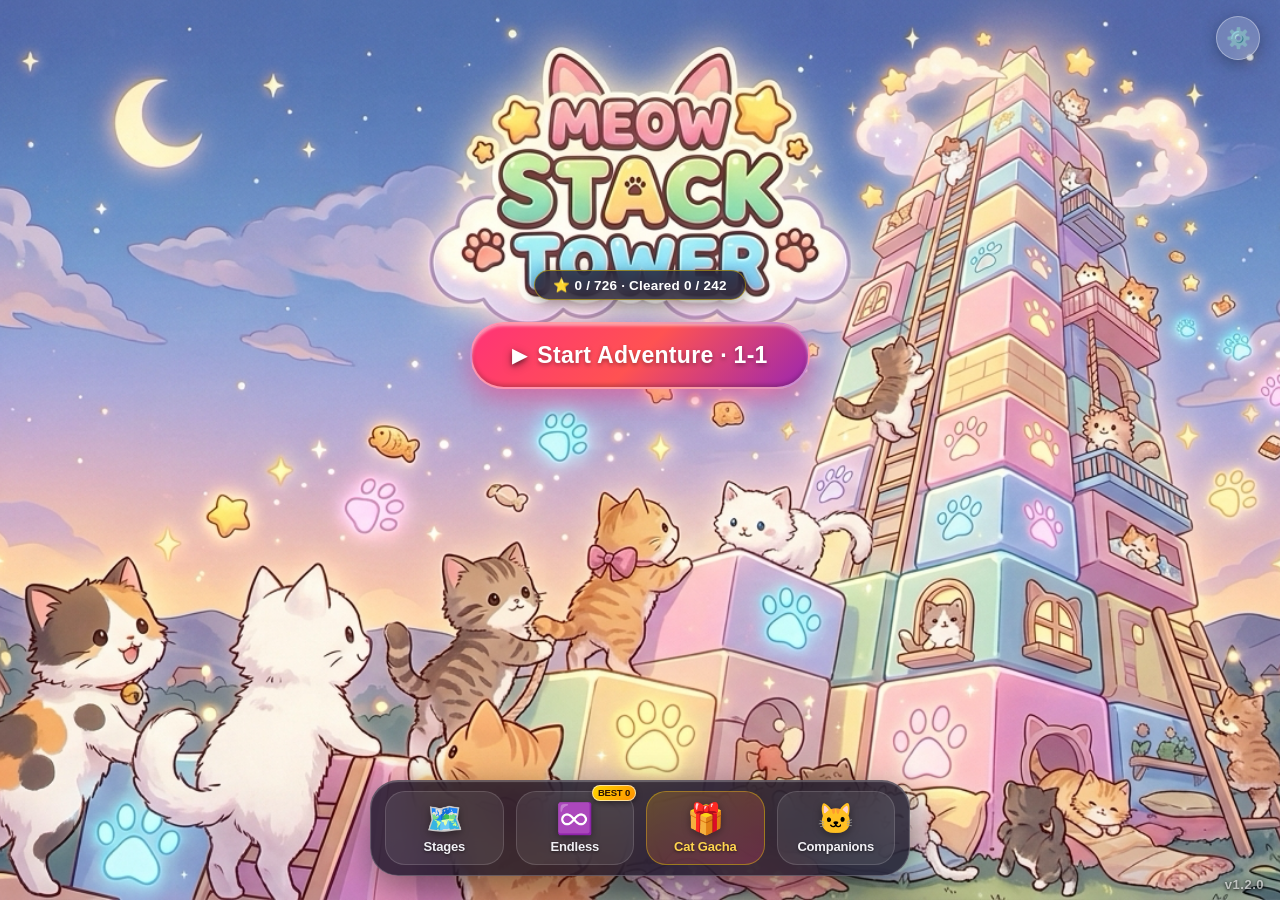
==== ios/MeowStackTower/www/index.html @ 75614ff1 "feat: replace procedural clear stars & stat badge with generated visual assets and establish PROJECT" ====
<!DOCTYPE html>
<html lang="en">
<head>
  <meta charset="UTF-8">
  <meta name="viewport" content="width=device-width, initial-scale=1.0, maximum-scale=1.0, user-scalable=no, viewport-fit=cover">
  <title>Meow Stack Tower 3D</title>
  <meta name="apple-mobile-web-app-capable" content="yes">
  <meta name="apple-mobile-web-app-status-bar-style" content="black-translucent">
  <meta name="apple-mobile-web-app-title" content="Meow Stack">
  <meta name="theme-color" content="#151124">
  <link rel="apple-touch-icon" href="assets/icon.png">
  <link rel="manifest" href="manifest.json">
  <!-- Modular Stylesheets -->
  <link rel="stylesheet" href="css/base.css">
  <link rel="stylesheet" href="css/hud.css">
  <link rel="stylesheet" href="css/modals.css">
  <link rel="stylesheet" href="css/companions.css">
  <link rel="stylesheet" href="css/gacha.css">
  <link rel="stylesheet" href="css/boss.css">
</head>
<body>
  <div id="game-container">
    <canvas id="bg-canvas"></canvas>

    <!-- Boss Cat Dynamic Character (배경 가운데 거대 보스) -->
    <div id="boss-container" style="display:none;">
      <div id="boss-wrapper">
        <div id="boss-actor" class="boss-actor boss-state-idle" title="Big Chonk 😾">
          <svg id="boss-svg" viewBox="0 0 160 160" width="100%" height="100%" xmlns="http://www.w3.org/2000/svg">
          <defs>
            <linearGradient id="bossFurGrad" x1="0%" y1="0%" x2="0%" y2="100%">
              <stop id="furStop1" offset="0%" stop-color="#ffa726"/>
              <stop id="furStop2" offset="60%" stop-color="#fb8c00"/>
              <stop id="furStop3" offset="100%" stop-color="#f57c00"/>
            </linearGradient>
            <linearGradient id="bossBellyGrad" x1="0%" y1="0%" x2="0%" y2="100%">
              <stop offset="0%" stop-color="#fffde7"/>
              <stop offset="100%" stop-color="#fff9c4"/>
            </linearGradient>
            <linearGradient id="bossCrownGrad" x1="0%" y1="0%" x2="100%" y2="100%">
              <stop offset="0%" stop-color="#ffe082"/>
              <stop offset="40%" stop-color="#ffd54f"/>
              <stop offset="100%" stop-color="#ffb300"/>
            </linearGradient>
            <linearGradient id="bossCloudGrad" x1="0%" y1="0%" x2="0%" y2="100%">
              <stop offset="0%" stop-color="#f3e5f5"/>
              <stop offset="60%" stop-color="#e1bee7"/>
              <stop offset="100%" stop-color="#ce93d8"/>
            </linearGradient>
            <radialGradient id="frenzyFlameGrad" cx="50%" cy="50%" r="50%">
              <stop offset="0%" stop-color="#ffeb3b" stop-opacity="0.95"/>
              <stop offset="50%" stop-color="#ff5722" stop-opacity="0.8"/>
              <stop offset="100%" stop-color="#d50000" stop-opacity="0"/>
            </radialGradient>
            <filter id="bossShadow" x="-20%" y="-20%" width="140%" height="140%">
              <feDropShadow dx="0" dy="4" stdDeviation="4" flood-color="#000" flood-opacity="0.35"/>
            </filter>
          </defs>

          <!-- Frenzy Aura -->
          <g id="boss-frenzy-aura" class="aura-layer" opacity="0">
            <ellipse cx="80" cy="85" rx="66" ry="60" fill="url(#frenzyFlameGrad)"/>
            <path class="flame-sparks" d="M 30 70 Q 25 45 35 30 Q 45 45 42 70 M 120 70 Q 135 45 125 30 Q 115 45 118 70 M 75 30 Q 80 10 85 30" fill="none" stroke="#ffeb3b" stroke-width="3" stroke-linecap="round"/>
          </g>

          <!-- Royal Magic Cloud Throne -->
          <g id="boss-throne" class="cloud-layer">
            <ellipse cx="80" cy="140" rx="56" ry="15" fill="url(#bossCloudGrad)" filter="url(#bossShadow)"/>
            <ellipse cx="44" cy="136" rx="22" ry="12" fill="#ede7f6"/>
            <ellipse cx="116" cy="136" rx="22" ry="12" fill="#ede7f6"/>
            <ellipse cx="80" cy="135" rx="36" ry="12" fill="#ffffff" opacity="0.9"/>
            <text x="36" y="142" font-size="10" fill="#ffd54f">★</text>
            <text x="114" y="142" font-size="10" fill="#ffd54f">★</text>
          </g>

          <!-- Royal Red Cape -->
          <g id="boss-cape" class="cape-layer">
            <path d="M 40 78 C 22 95, 18 128, 32 135 C 44 126, 42 105, 48 88 Z" fill="#c62828" stroke="#8e0000" stroke-width="1.5"/>
            <path d="M 120 78 C 138 95, 142 128, 128 135 C 116 126, 118 105, 112 88 Z" fill="#c62828" stroke="#8e0000" stroke-width="1.5"/>
            <path d="M 24 120 Q 30 134 36 130" fill="none" stroke="#ffd700" stroke-width="2"/>
            <path d="M 136 120 Q 130 134 124 130" fill="none" stroke="#ffd700" stroke-width="2"/>
          </g>

          <!-- Chunky Tabby Tail -->
          <g id="boss-tail" class="tail-layer">
            <path d="M 120 108 C 146 112, 158 92, 150 74 C 144 62, 134 68, 138 80 C 142 90, 134 100, 118 102 Z" fill="url(#bossFurGrad)" stroke="#e65100" stroke-width="1.5"/>
            <path d="M 144 76 Q 148 80 146 84" stroke="#bf360c" stroke-width="3" stroke-linecap="round"/>
            <path d="M 138 86 Q 144 92 140 96" stroke="#bf360c" stroke-width="3" stroke-linecap="round"/>
            <ellipse cx="147" cy="71" rx="6" ry="6" fill="#fff" opacity="0.8"/>
          </g>

          <!-- Chunky Cat Body -->
          <g id="boss-body" class="body-layer">
            <ellipse cx="80" cy="98" rx="48" ry="42" fill="url(#bossFurGrad)" stroke="#e65100" stroke-width="2"/>
            <path d="M 34 88 Q 44 92 35 98" fill="#d84315"/>
            <path d="M 33 104 Q 45 106 36 112" fill="#d84315"/>
            <path d="M 126 88 Q 116 92 125 98" fill="#d84315"/>
            <path d="M 127 104 Q 115 106 124 112" fill="#d84315"/>
            <ellipse cx="80" cy="106" rx="34" ry="28" fill="url(#bossBellyGrad)"/>
            <g transform="translate(71, 74) scale(0.9)">
              <path d="M 2 8 C 6 4, 14 4, 18 8 C 14 12, 6 12, 2 8 Z M 18 8 L 22 4 L 22 12 Z" fill="#ffd700" stroke="#ff8f00" stroke-width="1.2"/>
              <circle cx="6" cy="7.5" r="1" fill="#3e2723"/>
            </g>
            <ellipse cx="50" cy="108" rx="9" ry="8" fill="#fff" stroke="#ffa726" stroke-width="1.5"/>
            <ellipse cx="110" cy="108" rx="9" ry="8" fill="#fff" stroke="#ffa726" stroke-width="1.5"/>
            <circle cx="48" cy="109" r="1.5" fill="#ffab91"/>
            <circle cx="52" cy="109" r="1.5" fill="#ffab91"/>
            <circle cx="108" cy="109" r="1.5" fill="#ffab91"/>
            <circle cx="112" cy="109" r="1.5" fill="#ffab91"/>
          </g>

          <!-- Big Round Head & Chubby Cheeks -->
          <g id="boss-head" class="head-layer">
            <g class="ears-group">
              <polygon points="42,46 48,16 66,38" fill="#fb8c00" stroke="#e65100" stroke-width="2"/>
              <polygon points="46,42 51,24 62,37" fill="#ffab91"/>
              <polygon points="118,46 112,16 94,38" fill="#fb8c00" stroke="#e65100" stroke-width="2"/>
              <polygon points="114,42 109,24 98,37" fill="#ffab91"/>
            </g>
            <ellipse cx="80" cy="58" rx="44" ry="34" fill="url(#bossFurGrad)" stroke="#e65100" stroke-width="2"/>
            <ellipse cx="40" cy="64" rx="10" ry="12" fill="#ffa726"/>
            <ellipse cx="120" cy="64" rx="10" ry="12" fill="#ffa726"/>
            <ellipse cx="80" cy="68" rx="20" ry="14" fill="#fff"/>
            <path d="M 72 32 L 80 44 L 88 32 M 76 28 L 80 36 L 84 28" fill="none" stroke="#d84315" stroke-width="2.5" stroke-linecap="round"/>
            <path d="M 32 64 L 56 66 M 30 70 L 56 70 M 34 76 L 56 73" stroke="#fff" stroke-width="1.8" stroke-linecap="round"/>
            <path d="M 128 64 L 104 66 M 130 70 L 104 70 M 126 76 L 104 73" stroke="#fff" stroke-width="1.8" stroke-linecap="round"/>
            <polygon points="76,64 84,64 80,68" fill="#ff7043"/>
            <ellipse cx="56" cy="68" rx="6" ry="3.5" fill="#ff8a80" opacity="0.6"/>
            <ellipse cx="104" cy="68" rx="6" ry="3.5" fill="#ff8a80" opacity="0.6"/>
          </g>

          <!-- Royal Golden Crown on Head -->
          <g id="boss-crown" class="crown-layer">
            <path d="M 64 26 L 68 10 L 75 20 L 80 6 L 85 20 L 92 10 L 96 26 Z" fill="url(#bossCrownGrad)" stroke="#ff8f00" stroke-width="1.8"/>
            <circle cx="80" cy="16" r="3.2" fill="#e53935" stroke="#b71c1c" stroke-width="0.8"/>
            <circle cx="70" cy="18" r="2" fill="#00e676"/>
            <circle cx="90" cy="18" r="2" fill="#00e676"/>
            <g class="crown-sparks" opacity="0">
              <path d="M 80 0 L 80 4 M 94 4 L 91 7 M 66 4 L 69 7" stroke="#ffd700" stroke-width="2" stroke-linecap="round"/>
            </g>
          </g>

          <!-- ==================== FACIAL EXPRESSIONS ==================== -->

          <!-- 1. IDLE FACE (Confident / Smug observation) -->
          <g id="face-idle">
            <ellipse cx="64" cy="54" rx="6.5" ry="7.5" fill="#ffb300" stroke="#e65100" stroke-width="1"/>
            <ellipse cx="64" cy="54" rx="2.5" ry="6.5" fill="#212121"/>
            <circle cx="62" cy="51" r="2" fill="#fff"/>
            <ellipse cx="96" cy="54" rx="6.5" ry="7.5" fill="#ffb300" stroke="#e65100" stroke-width="1"/>
            <ellipse cx="96" cy="54" rx="2.5" ry="6.5" fill="#212121"/>
            <circle cx="94" cy="51" r="2" fill="#fff"/>
            <path d="M 73 70 Q 77 75 80 71 Q 83 75 87 70" fill="none" stroke="#3e2723" stroke-width="2.5" stroke-linecap="round"/>
          </g>

          <!-- 2. SMUG FACE (Laughing mockingly at player's mistake) -->
          <g id="face-smug" style="display:none;">
            <path d="M 58 56 Q 64 47 70 56" fill="none" stroke="#3e2723" stroke-width="3.5" stroke-linecap="round"/>
            <path d="M 90 56 Q 96 47 102 56" fill="none" stroke="#3e2723" stroke-width="3.5" stroke-linecap="round"/>
            <path d="M 57 47 Q 64 43 71 47" fill="none" stroke="#d84315" stroke-width="2.2" stroke-linecap="round"/>
            <path d="M 89 47 Q 96 43 103 47" fill="none" stroke="#d84315" stroke-width="2.2" stroke-linecap="round"/>
            <path d="M 103 56 C 107 56 109 59 107 63 C 105 66 102 63 103 56 Z" fill="#00e5ff"/>
            <path d="M 71 70 Q 80 85 89 70 Z" fill="#c2185b" stroke="#3e2723" stroke-width="2"/>
            <ellipse cx="80" cy="76" rx="5" ry="3" fill="#ff80ab"/>
          </g>

          <!-- 3. HURT FACE (Shocked/in pain from Critical / Perfect hit) -->
          <g id="face-hurt" style="display:none;">
            <path d="M 57 50 L 67 55 L 57 60" fill="none" stroke="#b71c1c" stroke-width="3.8" stroke-linecap="round" stroke-linejoin="round"/>
            <path d="M 103 50 L 93 55 L 103 60" fill="none" stroke="#b71c1c" stroke-width="3.8" stroke-linecap="round" stroke-linejoin="round"/>
            <ellipse cx="40" cy="46" rx="4" ry="7" fill="#00b0ff" transform="rotate(-20 40 46)"/>
            <ellipse cx="120" cy="46" rx="4" ry="7" fill="#00b0ff" transform="rotate(20 120 46)"/>
            <ellipse cx="80" cy="74" rx="8" ry="10" fill="#b71c1c" stroke="#3e2723" stroke-width="2"/>
            <ellipse cx="80" cy="75" rx="5" ry="6" fill="#3e2723"/>
            <text x="70" y="24" font-size="16">💥</text>
          </g>

          <!-- 4. FRENZY FACE (HP <= 50% Fiery rage) -->
          <g id="face-frenzy" style="display:none;">
            <ellipse cx="64" cy="54" rx="7" ry="7" fill="#d50000"/>
            <ellipse cx="64" cy="54" rx="2" ry="7" fill="#ffeb3b"/>
            <ellipse cx="96" cy="54" rx="7" ry="7" fill="#d50000"/>
            <ellipse cx="96" cy="54" rx="2" ry="7" fill="#ffeb3b"/>
            <path d="M 74 38 L 78 38 M 76 36 L 76 40 M 74 36 L 78 40 M 78 36 L 74 40" stroke="#d50000" stroke-width="2.5" stroke-linecap="round"/>
            <path d="M 71 70 Q 80 66 89 70" fill="none" stroke="#3e2723" stroke-width="2.5"/>
            <polygon points="74,70 76,77 78,70" fill="#fff"/>
            <polygon points="82,70 84,77 86,70" fill="#fff"/>
            <text x="32" y="22" font-size="12">♨️</text>
            <text x="114" y="22" font-size="12">♨️</text>
          </g>

          <!-- 5. DEFEAT FACE (Completely knocked out / White flag) -->
          <g id="face-defeat" style="display:none;">
            <path d="M 64 54 m -6,0 a 6,6 0 1,0 12,0 a 4,4 0 1,0 -8,0 a 2,2 0 1,0 4,0" fill="none" stroke="#212121" stroke-width="2" stroke-linecap="round"/>
            <path d="M 96 54 m -6,0 a 6,6 0 1,0 12,0 a 4,4 0 1,0 -8,0 a 2,2 0 1,0 4,0" fill="none" stroke="#212121" stroke-width="2" stroke-linecap="round"/>
            <path d="M 61 60 L 61 88" stroke="#00b0ff" stroke-width="3" stroke-linecap="round" opacity="0.85"/>
            <path d="M 99 60 L 99 88" stroke="#00b0ff" stroke-width="3" stroke-linecap="round" opacity="0.85"/>
            <path d="M 73 75 Q 77 71 80 75 Q 83 79 87 75" fill="none" stroke="#3e2723" stroke-width="3" stroke-linecap="round"/>
            <g class="surrender-flag">
              <line x1="44" y1="108" x2="22" y2="34" stroke="#ffffff" stroke-width="2.5"/>
              <polygon points="22,34 2,46 22,58" fill="#ffffff" stroke="#e0e0e0" stroke-width="1"/>
              <text x="6" y="50" font-size="10">🏳️</text>
            </g>
            <text x="74" y="10" font-size="15" class="dizzy-star">💫</text>
          </g>

          <!-- 6. VICTORY FACE (Boss wins / Player Game Over) -->
          <g id="face-victory" style="display:none;">
            <text x="56" y="58" font-size="16" fill="#ffd700">★</text>
            <text x="88" y="58" font-size="16" fill="#ffd700">★</text>
            <path d="M 70 69 Q 80 86 90 69 Z" fill="#d81b60" stroke="#3e2723" stroke-width="2"/>
            <ellipse cx="80" cy="77" rx="6" ry="3.5" fill="#ff4081"/>
            <g transform="translate(108, 68) scale(1.1)">
              <text x="0" y="0" font-size="22">🐟</text>
              <text x="14" y="-8" font-size="14">✨</text>
            </g>
          </g>
        </svg>
      </div>
    </div>
  </div>

  <canvas id="game-canvas"></canvas>

  <!-- Foreground Boss Speech Bubble & Screen Flash -->
  <div id="boss-speech"></div>
  <div id="flash-overlay"></div>

  
  <!-- Cinematic Boss Intro Overlay -->
  <div id="boss-intro-overlay" style="display:none;">
    <div class="boss-intro-vignette"></div>
    <div class="boss-intro-warning" id="boss-intro-warning">⚠️ WARNING: BOSS APPROACHING ⚠️</div>
    <div class="boss-intro-card" id="boss-intro-card">
      <div class="boss-intro-avatar" id="boss-intro-avatar">😾</div>
      <div class="boss-intro-info">
        <div class="boss-intro-title" id="boss-intro-title">King of Churu 👑</div>
        <div class="boss-intro-name" id="boss-intro-name">Big Chonk</div>
        <div class="boss-intro-hp-wrap">
          <span class="boss-intro-hp-tag">HP</span>
          <div class="boss-intro-hp-bar">
            <div class="boss-intro-hp-fill" id="boss-intro-hp-fill"></div>
          </div>
          <span class="boss-intro-hp-num" id="boss-intro-hp-num">16 / 16</span>
        </div>
      </div>
    </div>
    <div class="boss-intro-quote-box" id="boss-intro-quote-box">
      <div class="boss-intro-quote" id="boss-intro-quote">"All Churu belongs to me, meow!"</div>
    </div>
    <div class="boss-intro-fight" id="boss-intro-fight">⚔️ READY... FIGHT!</div>
    <button id="boss-intro-skip" class="boss-intro-skip-btn" data-ui>SKIP ⏩</button>
  </div>

  <div id="hud-layer">
      <div class="top-bar">
        <button id="menu-btn" aria-label="Menu" data-ui>☰</button>
        <div class="score-box">
          <div id="score-text">0</div>
          <div id="combo-tag">🐾 PERFECT ×1</div>
          <div id="stage-info">
            <div class="stage-row">
              <span id="stage-badge" class="stage-badge">🧱 STANDARD</span>
              <span id="stage-label"></span>
              <span id="stage-progress"></span>
            </div>
            <div id="goal-bar"><div id="goal-fill"></div></div>

            <!-- Boss Battle Sub-HUD -->
            <div id="boss-hud" class="type-hud-row" style="display:none;">
              <div class="boss-head-row">
                <span id="boss-name">😾 Boss</span>
                <span id="boss-hp-val">HP 16/16</span>
              </div>
              <div id="boss-bar"><div id="boss-fill"></div></div>
            </div>

            <!-- Speed Rush Sub-HUD -->
            <div id="timer-hud" class="type-hud-row" style="display:none;">
              <div class="timer-head-row">
                <span>⏱️ TIME LEFT</span>
                <span id="timer-val">25.0s</span>
              </div>
              <div id="timer-bar"><div id="timer-fill"></div></div>
            </div>

            <!-- Precision Sub-HUD -->
            <div id="precision-hud" class="type-hud-row" style="display:none;">
              🎯 STREAK GOAL: 0 / 3 ⭐
            </div>

            <!-- Bonus Churu Fever Sub-HUD -->
            <div id="bonus-hud" class="type-hud-row" style="display:none;">
              <div class="bonus-head-row">
                <span id="bonus-hearts-val" class="bonus-hearts-val">❤️❤️❤️</span>
                <span id="bonus-timer-val">⏱️ 15.0s</span>
                <span id="bonus-fever-badge" class="bonus-fever-badge" style="display:none;">🔥 FEVER 2×</span>
                <span id="bonus-churu-val"><img src="assets/churu_icon.jpg" class="churu-icon" alt="츄르"> 0</span>
              </div>
              <div id="bonus-bar"><div id="bonus-fill"></div></div>
            </div>

            <!-- Active Skill Sub-HUD (Luna: Magnetic Snap) -->
            <div id="skill-hud" class="type-hud-row" style="display:none;">
              <span id="skill-badge" class="skill-badge">🧲 자석 솜방망이 준비완료!</span>
            </div>

            <!-- Tilt Balance Sub-HUD -->
            <div id="tilt-hud" class="type-hud-row" style="display:none;">
              <span id="tilt-badge" class="tilt-badge">⚖️ 밸런스: 안전</span>
            </div>
          </div>
        </div>
        
        <div class="top-bar-right">
          <button id="in-game-settings-btn" class="top-circle-btn" aria-label="Settings" data-ui>⚙️</button>
        </div>

      </div>

      <div id="stage-banner">
        <div id="banner-badge"></div>
        <div id="banner-title"></div>
        <div id="banner-desc"></div>
      </div>

      <div id="mascot-area">
        <div id="speech-bubble">Hooman! Stack me a tower, meow! 🐾</div>
        <div id="mascot-wrapper">
          <img id="mascot-img" src="assets/chara_smile.png" alt="Cat Mascot">
        </div>
      </div>
    </div>

    <!-- Start Screen -->
    <div id="start-screen" class="screen-overlay">
      <button id="start-settings-btn" class="start-settings-btn" aria-label="Settings" data-ui>⚙️</button>
      <img id="start-bg-img" src="assets/keyvisual.png?v=meow" alt="Meow Stack Tower Key Visual">
      <div class="start-content">
        <div class="badge-3d" id="badge-3d" style="display:none;">🐾 3D MEOW TOWER STACK 🐾</div>
        <h1 class="title-main" style="display:none;">Meow Stack Tower</h1>
        <div class="title-sub" style="display:none;">3D CAT STACK TOWER</div>

        <!-- Top Section: Logo spacing + Prominent Primary Play Action -->
        <div class="start-top-section">
          <div class="title-logo-spacer"></div>
          <div class="start-main-action">
            <div id="start-progress" class="start-progress-pill">⭐ 0 / 726 · Cleared 0 / 242</div>
            <button id="btn-continue" class="primary-play-btn" data-ui>
              <span class="play-icon">▶</span>
              <span id="btn-play-text" class="play-text">Start Adventure · 1-1</span>
            </button>
          </div>
        </div>

        <!-- Bottom Quick Dock -->
        <nav class="start-dock" aria-label="Quick Menu">
          <button id="btn-select" class="dock-btn" data-ui title="Stage Select">
            <span class="dock-icon">🗺️</span>
            <span class="dock-label" id="dock-label-select">스테이지</span>
          </button>
          <button id="btn-endless" class="dock-btn" data-ui title="Endless Mode">
            <span class="dock-badge" id="start-best-badge">BEST <span id="start-best-score">0</span></span>
            <span class="dock-icon">♾️</span>
            <span class="dock-label" id="dock-label-endless">무한 모드</span>
          </button>
          <button id="btn-gacha" class="dock-btn dock-gacha-btn" data-ui title="Cat Gacha">
            <span class="dock-icon">🎁</span>
            <span class="dock-label" id="dock-label-gacha">냥이 가챠</span>
          </button>
          <button id="btn-cats" class="dock-btn" data-ui title="Cat Companions">
            <span class="dock-icon">🐱</span>
            <span class="dock-label" id="dock-label-cats">동료 고양이</span>
          </button>
        </nav>
      </div>
      <div id="start-version-tag" class="start-version-tag">v1.2.0</div>
    </div>

    <!-- Game Over Screen -->
    <div id="gameover-screen" class="screen-overlay">
      <div class="gameover-box">
        <div id="gameover-title" class="gameover-title">GAME OVER</div>
        <div id="gameover-stage" class="gameover-stage"></div>
        <div class="score-label" id="score-label">SCORE</div>
        <div id="gameover-score" class="score-val">0</div>
        <div id="best-row" class="best-row">
          <span id="best-label">BEST: </span><span id="gameover-best">0</span>
          <span id="new-best-pill" class="new-best-pill" style="display:none;">NEW!</span>
        </div>
        <div class="restart-text" id="restart-text">Tap anywhere to retry, meow! 🐾</div>
        <div class="box-btns">
          <button id="btn-retry-over" class="menu-btn" data-ui>🔁 Try Again</button>
          <button id="btn-menu-over" class="menu-btn sub" data-ui>Menu</button>
        </div>
      </div>
    </div>

    <!-- Stage Clear Screen -->
    <div id="clear-screen" class="screen-overlay">
      <div class="gameover-box">
        <div id="clear-title" class="gameover-title">STAGE CLEAR!</div>
        <div id="clear-stage" class="gameover-stage"></div>
        
        <div id="clear-stars" class="clear-stars-row">
          <div class="cstar" id="cstar-1">
            <span class="cstar-char" style="display:none;">★</span>
            <img src="assets/star_paw_empty.png" class="cstar-img empty" alt="Empty Star">
            <img src="assets/star_paw_gold.png" class="cstar-img filled" alt="Gold Star">
          </div>
          <div class="cstar" id="cstar-2">
            <span class="cstar-char" style="display:none;">★</span>
            <img src="assets/star_paw_empty.png" class="cstar-img empty" alt="Empty Star">
            <img src="assets/star_paw_gold.png" class="cstar-img filled" alt="Gold Star">
          </div>
          <div class="cstar" id="cstar-3">
            <span class="cstar-char" style="display:none;">★</span>
            <img src="assets/star_paw_empty.png" class="cstar-img empty" alt="Empty Star">
            <img src="assets/star_paw_gold.png" class="cstar-img filled" alt="Gold Star">
          </div>
        </div>
        <div id="clear-purrfect-banner" class="clear-purrfect-banner" style="display:none;">PURR-FECT! 👑</div>

        <div id="clear-stats"></div>
        <div id="clear-note"></div>
        <div class="box-btns">
          <button id="btn-next" class="menu-btn" data-ui>Next Stage ▶</button>
          <button id="btn-retry-clear" class="menu-btn sub" data-ui>🔁 Replay (Star Challenge)</button>
          <button id="btn-menu-clear" class="menu-btn sub" data-ui>🗺️ Stage Select</button>
        </div>
      </div>
    </div>

    <!-- Stage Select Screen -->
    <div id="select-screen" class="screen-overlay" data-ui>
      <div class="select-header">
        <div class="select-header-left">
          <button id="select-back" class="small-btn" data-ui>←</button>
          <div class="select-title" id="select-title">🗺️ Stages</div>
        </div>
        <div class="select-header-right">
          <button id="btn-select-gacha" class="small-btn gacha-btn" data-ui title="Gacha">🎁 <span class="header-btn-label">가챠</span></button>
          <button id="btn-select-cats" class="small-btn cat-btn" data-ui title="Companions">🐱 <span class="header-btn-label">동료</span></button>
          <button id="select-settings-btn" class="small-btn" data-ui title="Settings">⚙️</button>
          <div id="select-stars"></div>
        </div>
      </div>
      <div class="select-legend">
        <span class="legend-item" id="legend-climb">🧱 Climb</span>
        <span class="legend-item" id="legend-speed">⏱️ Speed</span>
        <span class="legend-item" id="legend-precision">🎯 Precision</span>
        <span class="legend-item" id="legend-hazard">🌪️ Hazard</span>
        <span class="legend-item" id="legend-bonus"><img src="assets/churu_icon.jpg" class="churu-icon" alt="츄르"> Bonus</span>
        <span class="legend-item" id="legend-boss">👑 Boss</span>
      </div>
      <div id="select-list"></div>
    </div>

    <!-- Cat Companions Modal -->
    <div id="companion-modal" class="screen-overlay" data-ui>
      <div class="companion-box">
        <div class="companion-header">
          <div class="companion-title" id="companion-title">🐱 Cat Companions</div>
          <button id="companion-close" class="close-icon-btn" data-ui>✕</button>
        </div>
        <div class="companion-subtitle" id="companion-subtitle">Defeat World Bosses and pull from Gacha to adopt adorable cat companions! Each friend brings unique passive buffs!</div>
        <div class="gacha-currency-bar" style="margin-bottom: 8px;">
          <div class="gacha-currency-pill">🎟️ <span id="comp-ticket-count">2</span></div>
          <div class="gacha-currency-pill"><img src="assets/churu_icon.jpg" class="churu-icon" alt="츄르"> <span id="comp-churu-count">100</span></div>
        </div>
        <button id="btn-comp-to-gacha" class="menu-btn sub gacha-btn" style="width: 100%; min-width: 0; padding: 10px 16px; margin-bottom: 10px; font-size: 14px;" data-ui>🎁 Open Cat Gacha (가챠)</button>
        <div id="companion-list" class="companion-grid"></div>
      </div>
    </div>

    <!-- Companion Unlock Celebration Modal -->
    <div id="unlock-modal" class="screen-overlay" data-ui>
      <div class="unlock-card-box">
        <div class="unlock-ribbon">🎉 NEW COMPANION UNLOCKED!</div>
        <div id="unlock-cat-avatar" class="unlock-avatar-wrap"></div>
        <div id="unlock-cat-name" class="unlock-cat-name">Miko</div>
        <div id="unlock-cat-title" class="unlock-cat-title">Lucky Calico 🐾</div>
        <div id="unlock-cat-perk" class="unlock-cat-perk">⏱️ Time Attack limit +3s bonus!</div>
        <div id="unlock-cat-quote" class="unlock-cat-quote">"Let's stack it high like my tri-color coat, meow! 🍀"</div>
        <button id="btn-equip-unlocked" class="menu-btn" data-ui>🐾 Equip Companion</button>
        <button id="btn-close-unlock" class="menu-btn sub" data-ui style="margin-top: 8px;">Later</button>
      </div>
    </div>

    <!-- Stage Ready & Companion Selection Modal (출격 준비) -->
    <div id="ready-modal" class="screen-overlay" data-ui>
      <div class="ready-card-box">
        <button id="ready-close" class="close-icon-btn ready-close-btn" data-ui>✕</button>
        <div class="ready-header">
          <div id="ready-stage-badge" class="stage-badge type-boss">👑 Boss 1-16</div>
        </div>
        <div id="ready-stage-title" class="ready-stage-title">World 1 · Fluffy Village</div>
        <div id="ready-stage-target" class="ready-stage-target">🎯 Floor 16</div>

        <div class="ready-section-header">
          <div class="ready-section-label" id="ready-section-label">🐱 Cat Companion</div>
          <button id="btn-ready-gacha-shortcut" class="ready-gacha-link-btn" data-ui>🎁 Gacha</button>
        </div>

        <!-- Selected Companion Card -->
        <div class="ready-cat-card" id="ready-selected-card">
          <div class="ready-cat-avatar-wrap" id="ready-cat-avatar-wrap"></div>
          <div class="ready-cat-info">
            <div class="ready-cat-name-row">
              <span id="ready-cat-name" class="cat-card-name">Miko</span>
              <span id="ready-cat-title" class="cat-card-title">Lucky Calico</span>
            </div>
            <div id="ready-cat-perk" class="cat-card-perk">⚡ Time +3s</div>
          </div>
        </div>

        <!-- Quick Switch Chips Row -->
        <div id="ready-companion-chips" class="ready-chips-row"></div>

        <button id="btn-ready-start" class="menu-btn ready-start-btn" data-ui>▶ START</button>
      </div>
    </div>

    <!-- Cat Gacha Modal -->
    <div id="gacha-modal" class="screen-overlay" data-ui style="display:none;">
      <div class="gacha-box">
        <div class="gacha-header">
          <div class="gacha-title" id="gacha-title">🎁 Lucky Cat Gacha</div>
          <button id="gacha-close" class="close-icon-btn" data-ui>✕</button>
        </div>
        
        <!-- Currency Bar -->
        <div class="gacha-currency-bar">
          <div class="gacha-currency-pill">🎟️ <span id="gacha-ticket-count">2</span></div>
          <div class="gacha-currency-pill"><img src="assets/churu_icon.jpg" class="churu-icon" alt="츄르"> <span id="gacha-churu-count">100</span></div>
        </div>

        <!-- Capsule Machine Showcase -->
        <div class="gacha-machine-wrap">
          <img src="assets/gacha_machine.jpg" class="gacha-showcase-art" alt="Lucky Cat Gacha Machine">
        </div>

        <div class="gacha-subtitle" id="gacha-subtitle">Collect adorable cat companions! Each world role brings unique perks.</div>

        <!-- Pull Action Buttons -->
        <div class="gacha-btn-row">
          <button id="btn-gacha-1" class="menu-btn gacha-action-btn" data-ui>
            <span class="btn-primary-text" id="btn-gacha-1-text">🎟️ Pull 1x</span>
            <span class="btn-cost-sub" id="btn-gacha-1-cost">1 Ticket or 50 <img src="assets/churu_icon.jpg" class="churu-icon" alt="츄르"></span>
          </button>
          <button id="btn-gacha-10" class="menu-btn gacha-action-btn special-10" data-ui>
            <span class="btn-primary-text" id="btn-gacha-10-text">🌟 Pull 10x</span>
            <span class="btn-cost-sub" id="btn-gacha-10-cost">10 Tickets or 450 <img src="assets/churu_icon.jpg" class="churu-icon" alt="츄르"></span>
          </button>
        </div>

        <div class="gacha-roster-link-wrap">
          <button id="btn-toggle-roster" class="text-link-btn" data-ui>📋 View 18 Companions & Rates</button>
        </div>

        <!-- Collapsible Roster View -->
        <div id="gacha-roster-view" class="gacha-roster-view" style="display:none;"></div>
      </div>
    </div>

    <!-- Gacha Animation Cutscene Overlay -->
    <div id="gacha-anim-overlay" class="gacha-anim-overlay" data-ui style="display:none;">
      <button id="btn-gacha-anim-skip" class="gacha-anim-skip-btn" data-ui>⏩ SKIP</button>
      <div class="gacha-anim-scene">
        <!-- Machine Phase -->
        <div id="gacha-anim-machine" class="gacha-anim-machine">
          <div class="gacha-machine-card" id="gacha-machine-card">
            <img src="assets/gacha_machine.jpg" id="gacha-cutscene-machine-img" class="gacha-cutscene-machine-art" alt="Lucky Cat Gacha Machine">
            <div id="gacha-anim-crank" class="gacha-paw-crank">🐾</div>
          </div>
          <div id="gacha-anim-status" class="gacha-anim-status">✨ TURNING THE CRANK... ✨</div>
        </div>

        <!-- Big Capsule Phase -->
        <div id="gacha-anim-capsule-wrap" class="gacha-anim-capsule-wrap" style="display:none;">
          <div id="gacha-big-capsule" class="gacha-big-capsule">
            <div class="capsule-half-top"></div>
            <div class="capsule-seam"></div>
            <div class="capsule-half-bottom"></div>
            <img src="assets/gacha_capsule_open.jpg" id="gacha-burst-art" class="gacha-burst-art-img" style="display:none;" alt="Capsule Burst">
          </div>
          <div id="gacha-anim-tap-prompt" class="gacha-anim-tap-prompt">✨ TAP TO OPEN! ✨</div>
        </div>

        <!-- Burst Light Phase -->
        <div id="gacha-anim-burst" class="gacha-anim-burst" style="display:none;">
          <div class="gacha-burst-flash"></div>
        </div>
      </div>
    </div>

    <!-- Gacha Reveal Results Overlay -->
    <div id="gacha-reveal-modal" class="screen-overlay" data-ui style="display:none;">
      <div class="gacha-reveal-box">
        <div class="gacha-reveal-ribbon" id="gacha-reveal-ribbon">✨ GACHA RESULTS ✨</div>
        <div id="gacha-reveal-cards" class="gacha-reveal-cards-container"></div>
        <div class="gacha-reveal-footer" style="width: 100%; margin-top: 6px;">
          <button id="btn-gacha-reveal-ok" class="menu-btn" style="width: 100%; min-width: 0;" data-ui>OK</button>
        </div>
      </div>
    </div>

    <!-- Game Settings Modal -->
    <div id="settings-modal" class="screen-overlay" data-ui style="display:none;">
      <div class="settings-box">
        <div class="settings-header">
          <div class="settings-title" id="settings-title">⚙️ 게임 설정</div>
          <button id="settings-close" class="close-icon-btn" data-ui>✕</button>
        </div>

        <div class="settings-content">
          <!-- Section 1: Language -->
          <div class="settings-section">
            <div class="settings-section-title" id="setting-lbl-lang">🌐 언어 (Language)</div>
            <div class="settings-lang-group">
              <button id="btn-set-lang-ko" class="settings-lang-btn" data-ui>🇰🇷 한국어</button>
              <button id="btn-set-lang-en" class="settings-lang-btn" data-ui>🇺🇸 English</button>
            </div>
          </div>

          <!-- Section 2: Audio -->
          <div class="settings-section">
            <div class="settings-section-title" id="setting-lbl-audio">🔊 사운드 & 음악 (Audio)</div>
            
            <div class="settings-row">
              <div class="settings-row-info">
                <span class="settings-row-icon">🎵</span>
                <div>
                  <div class="settings-row-label" id="setting-lbl-bgm">배경음악 (BGM)</div>
                  <div class="settings-row-desc" id="setting-desc-bgm">따뜻하고 편안한 마림바 앰비언트 BGM</div>
                </div>
              </div>
              <button id="toggle-bgm" class="settings-toggle-btn active" data-ui>ON</button>
            </div>

            <div class="settings-row">
              <div class="settings-row-info">
                <span class="settings-row-icon">🔔</span>
                <div>
                  <div class="settings-row-label" id="setting-lbl-sfx">효과음 (SFX)</div>
                  <div class="settings-row-desc" id="setting-desc-sfx">블록 착지, 콤보, 보스 타격, 가챠 효과음</div>
                </div>
              </div>
              <button id="toggle-sfx" class="settings-toggle-btn active" data-ui>ON</button>
            </div>
          </div>

          <!-- Section 3: Gameplay & Feedback -->
          <div class="settings-section">
            <div class="settings-section-title" id="setting-lbl-feel">✨ 조작 & 연출 (Feel & FX)</div>

            <div class="settings-row">
              <div class="settings-row-info">
                <span class="settings-row-icon">📳</span>
                <div>
                  <div class="settings-row-label" id="setting-lbl-haptics">진동 피드백 (Haptics)</div>
                  <div class="settings-row-desc" id="setting-desc-haptics">블록 적재 및 퍼펙트 시 미세 진동</div>
                </div>
              </div>
              <button id="toggle-haptics" class="settings-toggle-btn active" data-ui>ON</button>
            </div>

            <div class="settings-row">
              <div class="settings-row-info">
                <span class="settings-row-icon">💥</span>
                <div>
                  <div class="settings-row-label" id="setting-lbl-shake">화면 흔들림 (Screen Shake)</div>
                  <div class="settings-row-desc" id="setting-desc-shake">강력한 콤보 및 타격 시 화면 흔들림</div>
                </div>
              </div>
              <button id="toggle-shake" class="settings-toggle-btn active" data-ui>ON</button>
            </div>

            <div class="settings-row">
              <div class="settings-row-info">
                <span class="settings-row-icon">✨</span>
                <div>
                  <div class="settings-row-label" id="setting-lbl-particles">파티클 이펙트 (Particles)</div>
                  <div class="settings-row-desc" id="setting-desc-particles">스파클 및 폭죽 파티클 (저사양 배터리 절약)</div>
                </div>
              </div>
              <button id="toggle-particles" class="settings-toggle-btn active" data-ui>ON</button>
            </div>
          </div>

          <!-- Section 4: Game Data & Stats -->
          <div class="settings-section">
            <div class="settings-section-title" id="setting-lbl-data">💾 데이터 관리 & 통계</div>
            <div class="settings-stats-pill">
              <span id="setting-stat-stars">⭐ 별 수집: 0 / 726</span>
              <span id="setting-stat-cleared">🏆 클리어: 0 / 242</span>
            </div>
            <button id="btn-reset-data" class="settings-reset-btn" data-ui>🔄 게임 데이터 초기화</button>
            <div class="settings-version-tag" id="setting-version-tag">Meow Stack Tower v1.2.0 · Designed with 💖</div>
          </div>
        </div>
      </div>
    </div>

    <div id="toast"></div>
  </div>


  <!-- Audio Base Data -->
  <script src="assets/audio/cat_audio_data.js"></script>

  <!-- Modular JavaScript Engine -->
  <script src="js/telemetry.js"></script>
  <script src="js/config.js"></script>
  <script src="js/save.js"></script>
  <script src="js/audio.js"></script>
  <script src="js/state.js"></script>
  <script src="js/avatar.js"></script>
  <script src="js/render3d.js"></script>
  <script src="js/bonus.js"></script>
  <script src="js/ui.js"></script>
  <script src="js/game.js"></script>
</body>
</html>
---- ios/MeowStackTower/www/css/base.css ----
* {
      margin: 0;
      padding: 0;
      box-sizing: border-box;
      user-select: none;
      -webkit-user-select: none;
      -webkit-touch-callout: none;
    }
    html, body {
      width: 100%;
      height: 100%;
      overflow: hidden;
      background: #151124;
      touch-action: none;
      font-family: -apple-system, BlinkMacSystemFont, "Segoe UI", Roboto, "Noto Sans KR", sans-serif;
    }
    #game-container {
      position: relative;
      width: 100%;
      height: 100%;
      overflow: hidden;
      background: #151124;
    }
    #bg-canvas, #game-canvas {
      position: absolute;
      top: 0;
      left: 0;
      width: 100%;
      height: 100%;
      display: block;
      touch-action: none;
    }
    #bg-canvas {
      z-index: 1;
    }
    #game-canvas {
      z-index: 5;
    }

    /* Overlay Screens & Modal Game Animation Framework */
    .screen-overlay {
      position: absolute;
      top: 0;
      left: 0;
      width: 100%;
      height: 100%;
      display: flex;
      flex-direction: column;
      align-items: center;
      justify-content: center;
      z-index: 25;
      pointer-events: auto;
      transition: opacity 0.22s ease-out;
    }

    .screen-overlay.modal-active {
      animation: overlayFadeIn 0.22s ease-out forwards;
    }

    .screen-overlay.modal-closing {
      animation: overlayFadeOut 0.17s ease-in forwards !important;
      pointer-events: none !important;
    }

    @keyframes overlayFadeIn {
      0% { opacity: 0; }
      100% { opacity: 1; }
    }

    @keyframes overlayFadeOut {
      0% { opacity: 1; }
      100% { opacity: 0; }
    }

    /* Modal box juicy spring entrance & exit */
    .gameover-box,
    .companion-box,
    .ready-card-box,
    .gacha-box,
    .gacha-reveal-box,
    .settings-box,
    .unlock-card-box {
      transform-origin: center center;
      animation: gameModalPopIn 0.32s cubic-bezier(0.18, 0.89, 0.32, 1.28) forwards;
      will-change: transform, opacity;
    }

    .modal-closing > .gameover-box,
    .modal-closing > .companion-box,
    .modal-closing > .ready-card-box,
    .modal-closing > .gacha-box,
    .modal-closing > .gacha-reveal-box,
    .modal-closing > .settings-box,
    .modal-closing > .unlock-card-box {
      animation: gameModalPopOut 0.17s cubic-bezier(0.4, 0, 0.2, 1) forwards !important;
    }

    @keyframes gameModalPopIn {
      0% {
        opacity: 0;
        transform: scale(0.78) translateY(32px);
      }
      65% {
        opacity: 1;
        transform: scale(1.035) translateY(-4px);
      }
      85% {
        transform: scale(0.99) translateY(1px);
      }
      100% {
        opacity: 1;
        transform: scale(1) translateY(0);
      }
    }

    @keyframes gameModalPopOut {
      0% {
        opacity: 1;
        transform: scale(1) translateY(0);
      }
      100% {
        opacity: 0;
        transform: scale(0.82) translateY(24px);
      }
    }

    /* Tactile Game Button Physics & Reactions */
    button,
    .menu-btn,
    .primary-play-btn,
    .dock-btn,
    .stage-btn,
    .companion-card,
    .ready-chip,
    .small-btn,
    .settings-lang-btn,
    .settings-reset-btn {
      transition: transform 0.16s cubic-bezier(0.175, 0.885, 0.32, 1.275),
                  box-shadow 0.16s ease,
                  filter 0.12s ease !important;
      -webkit-tap-highlight-color: transparent;
      user-select: none;
    }

    button:active,
    .menu-btn:active,
    .primary-play-btn:active,
    .dock-btn:active,
    .stage-btn:active,
    .companion-card:active,
    .ready-chip:active,
    .small-btn:active,
    .settings-lang-btn:active,
    .settings-reset-btn:active,
    .btn-pressing {
      transform: scale(0.92) translateY(2px) !important;
      filter: brightness(0.92) contrast(1.05) !important;
      box-shadow: 0 2px 8px rgba(0, 0, 0, 0.4) !important;
    }

    /* Screen entering animations */
    #start-screen.screen-entering .start-top-section {
      animation: startActionPopIn 0.35s cubic-bezier(0.18, 0.89, 0.32, 1.28) forwards;
    }
    #start-screen.screen-entering .start-dock {
      animation: startDockSlideUp 0.35s cubic-bezier(0.18, 0.89, 0.32, 1.28) forwards;
    }
    #select-screen.screen-entering .select-header {
      animation: selectHeaderSlideDown 0.3s cubic-bezier(0.18, 0.89, 0.32, 1.28) forwards;
    }
    #select-screen.screen-entering .world {
      animation: worldFadeSlideIn 0.35s cubic-bezier(0.18, 0.89, 0.32, 1.28) forwards;
    }

    @keyframes startActionPopIn {
      0% { opacity: 0; transform: scale(0.85) translateY(-20px); }
      100% { opacity: 1; transform: scale(1) translateY(0); }
    }
    @keyframes startDockSlideUp {
      0% { opacity: 0; transform: translateY(30px); }
      100% { opacity: 1; transform: translateY(0); }
    }
    @keyframes selectHeaderSlideDown {
      0% { opacity: 0; transform: translateY(-24px); }
      100% { opacity: 1; transform: translateY(0); }
    }
    @keyframes worldFadeSlideIn {
      0% { opacity: 0; transform: translateY(16px); }
      100% { opacity: 1; transform: translateY(0); }
    }
---- ios/MeowStackTower/www/css/hud.css ----
/* HUD Layer */
    #hud-layer {
      position: absolute;
      top: 0;
      left: 0;
      width: 100%;
      height: 100%;
      pointer-events: none;
      display: flex;
      flex-direction: column;
      justify-content: space-between;
      z-index: 10;
    }
    .top-bar {
      display: flex;
      justify-content: space-between;
      align-items: flex-start;
      padding: env(safe-area-inset-top, 24px) 24px 0 24px;
      margin-top: 14px;
    }
    .score-box {
      flex: 1;
      text-align: center;
    }
    #score-text {
      font-size: 76px;
      font-weight: 900;
      color: #ffffff;
      line-height: 1;
      letter-spacing: -2px;
      text-shadow: 0 4px 22px rgba(0, 0, 0, 0.5), 0 0 16px rgba(255, 182, 193, 0.65);
      transition: transform 0.1s cubic-bezier(0.175, 0.885, 0.32, 1.275);
    }
    .score-pop {
      transform: scale(1.18);
    }
    #combo-tag {
      display: inline-block;
      font-size: 16px;
      font-weight: 900;
      color: #ff94b8;
      background: rgba(20, 15, 35, 0.78);
      backdrop-filter: blur(10px);
      -webkit-backdrop-filter: blur(10px);
      padding: 5px 20px;
      border-radius: 22px;
      margin-top: 6px;
      border: 2px solid rgba(255, 182, 193, 0.65);
      box-shadow: 0 4px 18px rgba(0, 0, 0, 0.45);
      opacity: 0;
      transform: scale(0.8);
      transition: opacity 0.2s, transform 0.2s cubic-bezier(0.175, 0.885, 0.32, 1.275);
    }
    #combo-tag.show {
      opacity: 1;
      transform: scale(1);
    }
    #combo-tag.combo-pop {
      animation: comboPopScale 0.28s cubic-bezier(0.175, 0.885, 0.32, 1.4);
    }
    @keyframes comboPopScale {
      0% { transform: scale(0.85); }
      50% { transform: scale(1.22); }
      100% { transform: scale(1); }
    }
    #combo-tag.combo-fire {
      color: #ffe082;
      border-color: #ffd700;
      background: radial-gradient(circle, rgba(255, 111, 0, 0.88) 0%, rgba(38, 14, 5, 0.88) 100%);
      box-shadow: 0 0 20px rgba(255, 215, 0, 0.8), 0 0 35px rgba(255, 109, 0, 0.55);
      animation: comboPulse 0.45s infinite alternate;
    }
    #combo-tag.combo-ultra {
      color: #ffffff;
      border-color: #ffffff;
      background: linear-gradient(135deg, rgba(255, 64, 129, 0.92) 0%, rgba(124, 77, 255, 0.92) 50%, rgba(0, 229, 255, 0.92) 100%);
      box-shadow: 0 0 26px rgba(255, 64, 129, 0.95), 0 0 42px rgba(0, 229, 255, 0.75);
      animation: comboUltraGlow 0.4s infinite alternate;
    }
    @keyframes comboPulse {
      0% { transform: scale(1); }
      100% { transform: scale(1.1); }
    }
    @keyframes comboUltraGlow {
      0% { transform: scale(1) rotate(-1deg); }
      100% { transform: scale(1.14) rotate(1deg); }
    }
    #sound-btn, #menu-btn, #in-game-settings-btn, #lang-btn {
      pointer-events: auto;
      background: rgba(255, 255, 255, 0.15);
      backdrop-filter: blur(10px);
      -webkit-backdrop-filter: blur(10px);
      border: 1px solid rgba(255, 255, 255, 0.25);
      color: #fff;
      font-size: 20px;
      width: 46px;
      height: 46px;
      border-radius: 50%;
      display: flex;
      align-items: center;
      justify-content: center;
      cursor: pointer;
      box-shadow: 0 4px 16px rgba(0, 0, 0, 0.3);
      transition: transform 0.12s, background 0.2s;
    }
    #sound-btn:active, #menu-btn:active, #in-game-settings-btn:active, #lang-btn:active {
      transform: scale(0.9);
      background: rgba(255, 255, 255, 0.3);
    }

    /* Mascot Character & Reactive Speech Bubble (Compact & unobtrusive companion) */
    #mascot-area {
      position: absolute;
      right: 12px;
      bottom: calc(env(safe-area-inset-bottom, 12px) + 6px);
      display: flex;
      align-items: flex-end;
      pointer-events: auto;
      cursor: pointer;
      z-index: 15;
    }
    #speech-bubble {
      background: rgba(255, 255, 255, 0.95);
      color: #381c3e;
      font-size: 11px;
      font-weight: 800;
      padding: 5px 10px;
      border-radius: 14px 14px 3px 14px;
      box-shadow: 0 4px 14px rgba(0, 0, 0, 0.3);
      margin-right: 6px;
      margin-bottom: 34px;
      max-width: 135px;
      line-height: 1.28;
      animation: bubbleFloat 2.5s infinite ease-in-out;
      border: 1.2px solid #ffb6c1;
      transition: opacity 0.2s, transform 0.2s;
    }
    @keyframes bubbleFloat {
      0%, 100% { transform: translateY(0); }
      50% { transform: translateY(-3px); }
    }
    #mascot-wrapper {
      height: 14.5vh;
      max-height: 118px;
      min-height: 75px;
      filter: drop-shadow(0 6px 16px rgba(0, 0, 0, 0.45));
    }
    #mascot-img {
      height: 100%;
      width: auto;
      object-fit: contain;
      transform-origin: bottom center;
      transition: transform 0.25s cubic-bezier(0.175, 0.885, 0.32, 1.275);
    }
    .mascot-bounce {
      animation: mascotBounce 0.25s ease-out;
    }
    @keyframes mascotBounce {
      0% { transform: scale(1); }
      50% { transform: scale(1.12) translateY(-5px); }
      100% { transform: scale(1); }
    }


    /* Stage HUD */
    #stage-info {
      display: none;
      flex-direction: column;
      align-items: center;
      gap: 4px;
      margin-top: 8px;
      color: #fff;
      font-weight: 800;
      text-shadow: 0 2px 8px rgba(0,0,0,0.6);
    }
    .stage-row { display: flex; gap: 8px; align-items: center; font-size: 14px; flex-wrap: wrap; justify-content: center; }
    #goal-bar {
      width: 150px; height: 8px; border-radius: 6px;
      background: rgba(255,255,255,0.18); overflow: hidden;
      border: 1px solid rgba(255,255,255,0.25);
    }
    #goal-fill { height: 100%; width: 0; background: linear-gradient(90deg, #ffd54f, #ff4081); transition: width 0.25s; }

    /* Stage Archetype Badges & HUD Elements */
    .stage-badge {
      font-size: 10px;
      font-weight: 900;
      padding: 2px 8px;
      border-radius: 12px;
      background: rgba(255, 64, 129, 0.4);
      border: 1px solid rgba(255, 128, 171, 0.7);
      color: #fff;
      letter-spacing: 0.5px;
      text-shadow: 0 1px 4px rgba(0,0,0,0.5);
    }
    .stage-badge.type-boss {
      background: linear-gradient(135deg, rgba(255, 64, 129, 0.85), rgba(255, 215, 0, 0.85));
      border-color: #ffd700;
      box-shadow: 0 0 10px rgba(255, 215, 0, 0.5);
      animation: pulseBtn 1.5s infinite;
    }
    .stage-badge.type-speed {
      background: linear-gradient(135deg, rgba(255, 152, 0, 0.85), rgba(255, 64, 129, 0.85));
      border-color: #ffb74d;
    }
    .stage-badge.type-precision {
      background: linear-gradient(135deg, rgba(156, 39, 176, 0.85), rgba(63, 81, 181, 0.85));
      border-color: #ba68c8;
    }
    .stage-badge.type-hazard {
      background: linear-gradient(135deg, rgba(244, 67, 54, 0.85), rgba(156, 39, 176, 0.85));
      border-color: #e57373;
    }
    .stage-badge.type-bonus {
      background: linear-gradient(135deg, rgba(255, 193, 7, 0.95), rgba(0, 230, 118, 0.9));
      border-color: #ffd700;
      box-shadow: 0 0 10px rgba(255, 215, 0, 0.6);
      animation: pulseBtn 1.6s infinite;
    }

    .type-hud-row {
      width: 175px;
      margin-top: 3px;
      display: flex;
      flex-direction: column;
      gap: 2px;
    }
    .boss-head-row, .timer-head-row, .bonus-head-row {
      display: flex;
      justify-content: space-between;
      align-items: center;
      font-size: 11px;
      font-weight: 800;
      color: #ffd54f;
      text-shadow: 0 1px 3px rgba(0,0,0,0.8);
    }
    .hud-heart-icon {
      width: 17px;
      height: 17px;
      object-fit: contain;
      vertical-align: middle;
      transition: transform 0.2s, opacity 0.2s;
      filter: drop-shadow(0 2px 4px rgba(233, 30, 99, 0.4));
    }
    .hud-heart-icon.lost {
      opacity: 0.22;
      filter: grayscale(1);
      transform: scale(0.8);
    }
    .churu-icon {
      width: 16px;
      height: 16px;
      object-fit: contain;
      vertical-align: middle;
    }
    #boss-bar, #timer-bar {
      width: 100%;
      height: 7px;
      border-radius: 5px;
      background: rgba(0, 0, 0, 0.45);
      border: 1px solid rgba(255, 255, 255, 0.3);
      overflow: hidden;
    }
    .skill-badge {
      display: inline-block;
      font-size: 11px;
      font-weight: 800;
      color: #ffffff;
      background: linear-gradient(135deg, #00e5ff, #7c4dff);
      border: 1px solid #00e5ff;
      border-radius: 12px;
      padding: 3px 8px;
      text-align: center;
      text-shadow: 0 1px 3px rgba(0, 0, 0, 0.8);
      box-shadow: 0 0 12px rgba(0, 229, 255, 0.65);
      animation: pulseBtn 1.2s infinite;
    }
    .tilt-badge {
      display: inline-block;
      font-size: 11px;
      font-weight: 800;
      color: #ffe082;
      background: rgba(30, 25, 45, 0.85);
      border: 1px solid rgba(255, 215, 0, 0.5);
      border-radius: 12px;
      padding: 3px 8px;
      text-align: center;
      text-shadow: 0 1px 3px rgba(0, 0, 0, 0.8);
    }
---- ios/MeowStackTower/www/css/modals.css ----
/* Interactive touch particle ripple */
    .ui-tap-ripple {
      position: fixed;
      pointer-events: none;
      border-radius: 50%;
      transform: translate(-50%, -50%) scale(0);
      background: radial-gradient(circle, rgba(255, 255, 255, 0.8) 0%, rgba(255, 182, 193, 0.45) 40%, transparent 75%);
      box-shadow: 0 0 16px rgba(255, 215, 0, 0.5);
      animation: uiRippleBurst 0.35s cubic-bezier(0.1, 0.8, 0.3, 1) forwards;
      z-index: 9999;
    }
    @keyframes uiRippleBurst {
      0% {
        width: 14px;
        height: 14px;
        opacity: 0.95;
        transform: translate(-50%, -50%) scale(0.2);
      }
      100% {
        width: 88px;
        height: 88px;
        opacity: 0;
        transform: translate(-50%, -50%) scale(1.6);
      }
    }
    #start-screen {
      background: linear-gradient(to bottom,
        rgba(15, 12, 28, 0.0) 0%,
        rgba(15, 12, 28, 0.0) 36%,
        rgba(15, 12, 28, 0.18) 60%,
        rgba(15, 12, 28, 0.48) 82%,
        rgba(12, 10, 24, 0.88) 100%);
    }
    #start-bg-img {
      position: absolute;
      top: 0;
      left: 0;
      width: 100%;
      height: 100%;
      object-fit: cover;
      opacity: 1;
      filter: none;
    }
    .start-content {
      position: relative;
      z-index: 2;
      text-align: center;
      padding: 0 16px calc(env(safe-area-inset-bottom, 16px) + 12px);
      display: flex;
      flex-direction: column;
      align-items: center;
      justify-content: space-between;
      width: 100%;
      max-width: 440px;
      height: 100%;
      box-sizing: border-box;
      pointer-events: none;
    }
    .start-top-section {
      width: 100%;
      display: flex;
      flex-direction: column;
      align-items: center;
      pointer-events: auto;
    }
    .title-logo-spacer {
      height: 33vh;
      min-height: 180px;
      pointer-events: none;
    }
    .badge-3d, .title-main, .title-sub {
      display: none;
    }
    .start-main-action {
      display: flex;
      flex-direction: column;
      align-items: center;
      gap: 10px;
      width: 100%;
      pointer-events: auto;
    }
    .start-progress-pill {
      display: inline-flex;
      align-items: center;
      justify-content: center;
      color: #fff;
      font-size: 13px;
      font-weight: 800;
      background: rgba(22, 16, 42, 0.82);
      backdrop-filter: blur(12px);
      -webkit-backdrop-filter: blur(12px);
      border: 1px solid rgba(255, 215, 0, 0.45);
      padding: 5px 16px;
      border-radius: 20px;
      box-shadow: 0 4px 14px rgba(0, 0, 0, 0.35);
      letter-spacing: 0.2px;
      pointer-events: auto;
    }
    .primary-play-btn {
      pointer-events: auto;
      cursor: pointer;
      border: none;
      font-family: inherit;
      display: inline-flex;
      align-items: center;
      justify-content: center;
      gap: 10px;
      font-size: 20px;
      font-weight: 900;
      color: #ffffff;
      background: linear-gradient(135deg, #ff3377 0%, #ff5252 50%, #9c27b0 100%);
      padding: 15px 36px;
      border-radius: 36px;
      min-width: 250px;
      max-width: 320px;
      width: 82%;
      box-shadow: 0 10px 28px rgba(255, 51, 119, 0.55), inset 0 2px 3px rgba(255, 255, 255, 0.5), inset 0 -2px 4px rgba(0, 0, 0, 0.25);
      border: 2px solid rgba(255, 255, 255, 0.45);
      animation: pulsePlayBtn 2.2s infinite ease-in-out;
      transition: transform 0.12s, filter 0.15s;
      text-shadow: 0 2px 4px rgba(0, 0, 0, 0.35);
      -webkit-tap-highlight-color: transparent;
    }
    .primary-play-btn:active {
      transform: scale(0.95);
      filter: brightness(0.95);
    }
    .primary-play-btn .play-icon {
      font-size: 19px;
      display: inline-block;
      filter: drop-shadow(0 2px 4px rgba(0, 0, 0, 0.4));
    }
    .primary-play-btn .play-text {
      letter-spacing: 0.3px;
    }
    @keyframes pulsePlayBtn {
      0%, 100% {
        transform: scale(1);
        box-shadow: 0 8px 24px rgba(255, 51, 119, 0.5), inset 0 2px 3px rgba(255, 255, 255, 0.5);
      }
      50% {
        transform: scale(1.05);
        box-shadow: 0 14px 34px rgba(255, 51, 119, 0.78), inset 0 2px 4px rgba(255, 255, 255, 0.65);
      }
    }

    /* Start Screen Quick Dock */
    .start-dock {
      display: grid;
      grid-template-columns: repeat(4, 1fr);
      gap: 8px;
      width: 100%;
      max-width: 390px;
      padding: 8px 10px;
      background: rgba(18, 14, 34, 0.80);
      backdrop-filter: blur(18px);
      -webkit-backdrop-filter: blur(18px);
      border-radius: 22px;
      border: 1.5px solid rgba(255, 255, 255, 0.22);
      box-shadow: 0 12px 36px rgba(0, 0, 0, 0.45), inset 0 1px 1px rgba(255, 255, 255, 0.25);
      pointer-events: auto;
      box-sizing: border-box;
      margin-top: auto;
    }
    .dock-btn {
      position: relative;
      display: flex;
      flex-direction: column;
      align-items: center;
      justify-content: center;
      gap: 4px;
      padding: 9px 4px 7px;
      background: rgba(255, 255, 255, 0.08);
      border: 1px solid rgba(255, 255, 255, 0.14);
      border-radius: 16px;
      color: #fff;
      cursor: pointer;
      font-family: inherit;
      transition: transform 0.15s cubic-bezier(0.2, 0.8, 0.2, 1), background 0.15s, border-color 0.15s;
      -webkit-tap-highlight-color: transparent;
      user-select: none;
    }
    .dock-btn:active {
      transform: scale(0.92);
      background: rgba(255, 255, 255, 0.18);
    }
    .dock-icon {
      font-size: 22px;
      line-height: 1.1;
      filter: drop-shadow(0 2px 4px rgba(0, 0, 0, 0.4));
      transition: transform 0.18s;
    }
    .dock-btn:active .dock-icon {
      transform: scale(1.15);
    }
    .dock-label {
      font-size: 11.5px;
      font-weight: 800;
      color: #f1f0f5;
      white-space: nowrap;
      letter-spacing: -0.2px;
      text-shadow: 0 1px 3px rgba(0, 0, 0, 0.6);
    }
    .dock-gacha-btn {
      background: linear-gradient(145deg, rgba(255, 179, 0, 0.22), rgba(255, 64, 129, 0.22));
      border-color: rgba(255, 215, 0, 0.38);
    }
    .dock-gacha-btn .dock-label {
      color: #ffd54f;
    }
    .dock-badge {
      position: absolute;
      top: -7px;
      right: -3px;
      background: linear-gradient(135deg, #ffd700, #ff9100);
      color: #2a1402;
      font-size: 9.5px;
      font-weight: 900;
      padding: 2px 5px;
      border-radius: 10px;
      box-shadow: 0 2px 6px rgba(0, 0, 0, 0.45);
      border: 1px solid rgba(255, 255, 255, 0.6);
      white-space: nowrap;
      letter-spacing: -0.2px;
      line-height: 1.1;
      pointer-events: none;
    }
    @media (max-width: 360px) {
      .start-dock { gap: 4px; padding: 6px 6px; }
      .dock-btn { padding: 7px 2px 6px; }
      .dock-icon { font-size: 20px; }
      .dock-label { font-size: 10.5px; }
      .dock-badge { font-size: 8.5px; padding: 1px 4px; }
      .primary-play-btn { font-size: 17px; padding: 12px 20px; min-width: 220px; }
      .title-logo-spacer { height: 24vh; min-height: 140px; }
    }
    .btn-tap-start { display: none; }
    .best-badge { display: none; }

    /* Game Over Modal */
    #gameover-screen {
      background: rgba(14, 11, 24, 0.82);
      backdrop-filter: blur(12px);
      -webkit-backdrop-filter: blur(12px);
      display: none;
    }
    .gameover-box {
      text-align: center;
      padding: 34px 28px;
      margin-top: 38px;
      background: rgba(255, 255, 255, 0.08);
      border: 1.5px solid rgba(255, 255, 255, 0.18);
      border-radius: 28px;
      box-shadow: 0 20px 50px rgba(0, 0, 0, 0.6);
      max-width: 330px;
      width: 85%;
    }
    .gameover-title {
      font-size: 34px;
      font-weight: 900;
      color: #ff4081;
      text-shadow: 0 4px 18px rgba(255, 64, 129, 0.6);
      margin-bottom: 18px;
      letter-spacing: 1px;
    }
    .score-label {
      font-size: 12px;
      font-weight: 700;
      color: #c4b5fd;
      letter-spacing: 2px;
      margin-bottom: 2px;
    }
    .score-val {
      font-size: 52px;
      font-weight: 900;
      color: #ffffff;
      line-height: 1;
      text-shadow: 0 4px 16px rgba(0,0,0,0.5);
    }
    .best-row {
      margin-top: 14px;
      font-size: 20px;
      font-weight: 700;
      color: #ffd700;
    }
    .new-best-pill {
      display: inline-block;
      font-size: 12px;
      font-weight: 800;
      color: #fff;
      background: #ff4081;
      padding: 2px 10px;
      border-radius: 12px;
      margin-left: 6px;
      animation: bounce 0.6s infinite alternate;
    }
    .restart-text {
      margin-top: 26px;
      font-size: 15px;
      font-weight: 700;
      color: #e2e8f0;
      opacity: 0.85;
      animation: pulseText 1.5s infinite;
    }
    @keyframes pulseText {
      0%, 100% { opacity: 0.4; }
      50% { opacity: 1; }
    }

    /* Screen Flash */
    #flash-overlay {
      position: absolute;
      top: 0;
      left: 0;
      width: 100%;
      height: 100%;
      background: rgba(255, 255, 255, 0.45);
      pointer-events: none;
      opacity: 0;
      transition: opacity 0.08s ease-out;
      z-index: 12;
    }


    #boss-fill {
      height: 100%;
      width: 100%;
      background: linear-gradient(90deg, #ff1744, #ff9100);
      transition: width 0.2s ease-out;
    }
    .boss-hit-anim {
      animation: bossHitShake 0.25s ease-out;
    }
    @keyframes bossHitShake {
      0%, 100% { transform: scale(1); }
      50% { transform: scale(1.08); filter: brightness(1.6); }
    }
    #timer-fill {
      height: 100%;
      width: 100%;
      background: linear-gradient(90deg, #00e676, #00b0ff);
      transition: width 0.12s linear;
    }
    .timer-warning #timer-fill {
      background: linear-gradient(90deg, #ff1744, #ff5252);
      animation: timerPulse 0.4s infinite alternate;
    }
    @keyframes timerPulse {
      0% { opacity: 0.6; }
      100% { opacity: 1; }
    }
    #precision-hud {
      font-size: 11.5px;
      color: #ffd54f;
      font-weight: 800;
      text-align: center;
      background: rgba(0,0,0,0.35);
      padding: 2px 8px;
      border-radius: 10px;
      border: 1px solid rgba(255, 215, 0, 0.3);
    }
    #bonus-hud {
      width: 175px;
      margin-top: 3px;
      display: flex;
      flex-direction: column;
      gap: 2px;
    }
    .bonus-head-row {
      display: flex;
      justify-content: space-between;
      align-items: center;
      font-size: 11px;
      font-weight: 800;
      color: #ffd54f;
      text-shadow: 0 1px 3px rgba(0,0,0,0.8);
    }
    .bonus-hearts-val {
      font-size: 11px;
      letter-spacing: 1px;
      filter: drop-shadow(0 1px 2px rgba(0,0,0,0.6));
    }
    .stage-btn.bonus-completed {
      opacity: 0.72;
      filter: grayscale(0.2);
      border-color: rgba(255, 215, 0, 0.45);
      position: relative;
    }
    .stage-btn.bonus-completed::after {
      content: '🔒';
      position: absolute;
      top: -4px;
      right: -4px;
      font-size: 10px;
    }
    #bonus-bar {
      width: 100%;
      height: 7px;
      border-radius: 5px;
      background: rgba(0, 0, 0, 0.45);
      border: 1px solid rgba(255, 255, 255, 0.3);
      overflow: hidden;
    }
    #bonus-fill {
      height: 100%;
      width: 0%;
      background: linear-gradient(90deg, #ffd700, #ff8da1, #00e676);
      transition: width 0.15s ease-out;
    }
    .bonus-fever-badge {
      font-size: 9px;
      background: linear-gradient(90deg, #ff1744, #ff9100);
      color: #fff;
      padding: 1px 5px;
      border-radius: 8px;
      font-weight: 900;
      animation: pulseBtn 0.6s infinite alternate;
    }

    #stage-banner {
      position: absolute; top: 25%; left: 0; width: 100%;
      text-align: center; opacity: 0; pointer-events: none; z-index: 14; padding: 0 20px;
    }
    #stage-banner.show { animation: bannerAnim 2.8s ease-out forwards; }
    #banner-badge {
      display: inline-block;
      font-size: 12px;
      font-weight: 900;
      color: #ffd700;
      background: rgba(0, 0, 0, 0.65);
      border: 1px solid #ffd700;
      border-radius: 14px;
      padding: 3px 12px;
      margin-bottom: 6px;
    }
    #banner-title { font-size: 30px; font-weight: 900; color: #fff; text-shadow: 0 4px 20px rgba(255,64,129,0.8), 0 2px 6px #000; }
    #banner-desc { margin-top: 6px; font-size: 13.5px; font-weight: 700; color: #ffe0f0; white-space: pre-line; text-shadow: 0 2px 8px #000; line-height: 1.35; }
    @keyframes bannerAnim {
      0% { opacity: 0; transform: translateY(-14px) scale(0.92); }
      12% { opacity: 1; transform: translateY(0) scale(1); }
      78% { opacity: 1; }
      100% { opacity: 0; }
    }
    #toast {
      position: absolute; left: 50%; bottom: 14%; transform: translateX(-50%);
      background: rgba(0,0,0,0.85); color: #fff; font-size: 14px; font-weight: 700;
      padding: 10px 18px; border-radius: 18px; z-index: 60; opacity: 0;
      pointer-events: none; transition: opacity 0.2s; max-width: 86%; text-align: center;
      border: 1px solid rgba(255,255,255,0.25);
    }
    #toast.show { opacity: 1; }

    /* Menu buttons */
    .menu-col { display: flex; flex-direction: column; gap: 12px; align-items: center; margin-bottom: 18px; width: 100%; }
    .menu-btn {
      pointer-events: auto; cursor: pointer; border: none; font-family: inherit;
      font-size: 18px; font-weight: 800; color: #fff; padding: 14px 30px; border-radius: 30px;
      min-width: 250px; background: linear-gradient(135deg, #ff4081, #9c27b0);
      box-shadow: 0 8px 22px rgba(255,64,129,0.45), inset 0 1px 2px rgba(255,255,255,0.4);
    }
    .menu-btn:active { transform: scale(0.96); }
    .menu-btn.sub {
      background: rgba(28, 20, 48, 0.72);
      backdrop-filter: blur(10px);
      -webkit-backdrop-filter: blur(10px);
      border: 1.5px solid rgba(255, 255, 255, 0.28);
      box-shadow: 0 4px 16px rgba(0, 0, 0, 0.35);
      font-size: 16px;
      padding: 12px 26px;
    }
    .box-btns { display: flex; flex-direction: column; gap: 10px; align-items: center; margin-top: 20px; }
    .box-btns .menu-btn { min-width: 0; width: 100%; font-size: 16px; padding: 12px 20px; }
    #start-progress {
      display: inline-block;
      color: #fff;
      font-size: 13.5px;
      font-weight: 800;
      margin-bottom: 12px;
      background: rgba(20, 16, 38, 0.75);
      backdrop-filter: blur(8px);
      -webkit-backdrop-filter: blur(8px);
      border: 1px solid rgba(255, 215, 0, 0.45);
      padding: 6px 18px;
      border-radius: 20px;
      box-shadow: 0 4px 14px rgba(0, 0, 0, 0.35);
    }
    .gameover-stage { font-size: 14px; font-weight: 700; color: #ffd0e0; margin-bottom: 14px; }
    #clear-screen { background: rgba(14, 11, 24, 0.78); backdrop-filter: blur(10px); -webkit-backdrop-filter: blur(10px); display: none; }
    #clear-title {
      font-size: 28px;
      font-weight: 900;
      color: #ffd54f;
      text-shadow: 0 4px 18px rgba(255,213,79,0.6);
      margin-bottom: 8px;
      letter-spacing: 1px;
    }
    #clear-stars { font-size: 46px; color: #ffd54f; letter-spacing: 6px; margin: 6px 0; text-shadow: 0 4px 14px rgba(0,0,0,0.5); }
    #clear-stats { width: 100%; color: #e2e8f0; font-weight: 700; font-size: 15px; }
    #clear-note { margin-top: 8px; color: #ffb6c1; font-weight: 700; font-size: 12px; line-height: 1.35; }

    /* Casual Visual Reward Chips & Badges */
    .reward-chips-row {
      display: flex;
      align-items: center;
      justify-content: center;
      gap: 12px;
      margin: 12px 0 6px;
      width: 100%;
    }
    .reward-chip-card {
      display: flex;
      align-items: center;
      gap: 10px;
      padding: 8px 16px;
      border-radius: 20px;
      background: rgba(255, 255, 255, 0.1);
      backdrop-filter: blur(8px);
      -webkit-backdrop-filter: blur(8px);
      border: 1.5px solid rgba(255, 255, 255, 0.2);
      box-shadow: 0 4px 15px rgba(0, 0, 0, 0.25);
    }
    .reward-chip-card.churu-card {
      border-color: rgba(255, 128, 171, 0.6);
      background: linear-gradient(135deg, rgba(255, 64, 129, 0.22), rgba(255, 128, 171, 0.1));
    }
    .reward-chip-card.ticket-card {
      border-color: rgba(255, 215, 0, 0.65);
      background: linear-gradient(135deg, rgba(255, 215, 0, 0.24), rgba(255, 160, 0, 0.1));
    }
    .reward-chip-img {
      width: 36px;
      height: 36px;
      object-fit: contain;
      filter: drop-shadow(0 3px 6px rgba(0, 0, 0, 0.35));
    }
    .reward-chip-text {
      display: flex;
      flex-direction: column;
      align-items: flex-start;
      line-height: 1.15;
    }
    .reward-chip-val {
      font-size: 20px;
      font-weight: 900;
      letter-spacing: 0.5px;
    }
    .reward-chip-card.churu-card .reward-chip-val {
      color: #ff80ab;
      text-shadow: 0 1px 4px rgba(255, 64, 129, 0.5);
    }
    .reward-chip-card.ticket-card .reward-chip-val {
      color: #ffd54f;
      text-shadow: 0 1px 4px rgba(255, 215, 0, 0.5);
    }
    .reward-chip-lbl {
      font-size: 10px;
      font-weight: 800;
      color: rgba(255, 255, 255, 0.7);
      text-transform: uppercase;
      letter-spacing: 0.5px;
    }
    .clear-stat-pill {
      display: inline-flex;
      align-items: center;
      gap: 6px;
      padding: 6px 16px;
      border-radius: 16px;
      background: rgba(255, 255, 255, 0.08);
      border: 1px solid rgba(255, 255, 255, 0.15);
      font-size: 14px;
      font-weight: 800;
      color: #ffd54f;
      margin: 8px 0 4px;
    }

    /* Clean High-Contrast Clear Stat Capsule Card */
    .clear-paw-card {
      display: inline-flex;
      flex-direction: row;
      align-items: center;
      gap: 12px;
      margin: 12px auto 6px;
      padding: 10px 22px 10px 16px;
      border-radius: 28px;
      background: linear-gradient(145deg, rgba(34, 24, 58, 0.95), rgba(18, 14, 34, 0.98));
      border: 2px solid rgba(255, 255, 255, 0.45);
      box-shadow: 0 10px 28px rgba(0, 0, 0, 0.5), inset 0 1px 2px rgba(255, 255, 255, 0.35);
      animation: pawBadgePop 0.45s cubic-bezier(0.175, 0.885, 0.32, 1.25) forwards;
    }
    @keyframes pawBadgePop {
      0% { transform: scale(0.7); opacity: 0; }
      100% { transform: scale(1); opacity: 1; }
    }
    .boss-paw-card {
      background: linear-gradient(145deg, rgba(46, 26, 20, 0.95), rgba(24, 14, 10, 0.98));
      border-color: rgba(255, 215, 0, 0.6);
    }

    .clear-paw-icon-badge {
      width: 38px;
      height: 38px;
      display: flex;
      align-items: center;
      justify-content: center;
      flex-shrink: 0;
      position: relative;
    }
    .clear-paw-badge-img {
      width: 38px;
      height: 38px;
      object-fit: contain;
      filter: drop-shadow(0 2px 8px rgba(255, 64, 129, 0.55));
    }
    .clear-paw-badge-svg {
      width: 28px;
      height: 28px;
      filter: drop-shadow(0 1px 2px rgba(0, 0, 0, 0.3));
    }
    .clear-paw-icon-badge.boss-icon {
      width: 38px;
      height: 38px;
      border-radius: 50%;
      background: linear-gradient(135deg, #ffd700, #ff9100);
      border: 2px solid #ffffff;
      font-size: 22px;
      box-shadow: 0 4px 12px rgba(255, 215, 0, 0.65);
    }

    .clear-paw-data {
      display: flex;
      flex-direction: column;
      align-items: flex-start;
      gap: 1px;
    }
    .clear-paw-title {
      font-size: 10px;
      font-weight: 800;
      color: #ffd54f;
      letter-spacing: 0.8px;
      text-transform: uppercase;
      text-shadow: 0 1px 3px rgba(0, 0, 0, 0.8);
    }
    .clear-paw-score-row {
      display: flex;
      align-items: baseline;
      gap: 5px;
    }
    .clear-paw-num {
      font-size: 25px;
      font-weight: 900;
      color: #ffffff;
      line-height: 1.1;
      text-shadow: 0 2px 8px rgba(0, 0, 0, 0.7);
      letter-spacing: -0.5px;
    }
    .clear-paw-sep {
      font-size: 18px;
      font-weight: 700;
      color: rgba(255, 255, 255, 0.55);
    }
    .clear-paw-target {
      font-size: 20px;
      font-weight: 800;
      color: #ffd54f;
      text-shadow: 0 2px 6px rgba(0, 0, 0, 0.6);
    }
    .clear-paw-new-pill {
      font-size: 10px;
      font-weight: 900;
      color: #111;
      background: #69f0ae;
      padding: 2px 7px;
      border-radius: 8px;
      margin-left: 6px;
      box-shadow: 0 2px 6px rgba(105, 240, 174, 0.5);
      align-self: center;
      letter-spacing: 0.3px;
    }

    /* Stage select */
    #select-screen { display: none; justify-content: flex-start; background: rgba(20, 16, 36, 0.95); touch-action: pan-y; }
    .select-header { width: 100%; max-width: 560px; display: flex; align-items: center; justify-content: space-between; gap: 6px; padding: calc(env(safe-area-inset-top, 0px) + 12px) 10px 8px; }
    .select-header-left { display: flex; align-items: center; gap: 6px; }
    .select-header-right { display: flex; align-items: center; gap: 4px; }
    .select-title { font-size: 17px; font-weight: 900; color: #fff; white-space: nowrap; }
    #select-stars { color: #ffd54f; font-weight: 800; font-size: 12px; text-align: right; white-space: nowrap; margin-left: 2px; }
    .small-btn { cursor: pointer; border: 1px solid rgba(255,255,255,0.3); background: rgba(255,255,255,0.12); color: #fff; font-weight: 800; border-radius: 18px; padding: 6px 9px; font-family: inherit; font-size: 12px; white-space: nowrap; flex-shrink: 0; }
    @media (max-width: 390px) {
      .header-btn-label { display: none; }
      .small-btn { padding: 5px 8px; font-size: 11.5px; }
      .select-title { font-size: 15px; }
    }
    .cat-btn { background: linear-gradient(135deg, #ff4081, #9c27b0); border-color: rgba(255,255,255,0.4); box-shadow: 0 2px 8px rgba(255,64,129,0.4); }
    .select-legend {
      width: 100%; max-width: 560px; display: flex; justify-content: space-around;
      padding: 6px 12px 10px; font-size: 11px; font-weight: 800; color: #cbd5e1;
      border-bottom: 1px solid rgba(255,255,255,0.12); margin-bottom: 10px; flex-shrink: 0;
    }
    .legend-item { display: flex; align-items: center; gap: 3px; }
    #select-list { flex: 1; width: 100%; max-width: 560px; overflow-y: auto; touch-action: pan-y; -webkit-overflow-scrolling: touch; padding: 0 14px 40px; }
    .world { margin-bottom: 22px; }
    .world-head { display: flex; justify-content: space-between; align-items: baseline; gap: 8px; }
    .world-title { font-size: 17px; font-weight: 900; color: #fff; }
    .world-status { font-size: 12px; font-weight: 700; color: #ffd54f; text-align: right; }
    .world-desc { font-size: 12px; color: #bdb3dd; margin: 2px 0 8px; }
    .world-locked .world-title { opacity: 0.5; }
    .stage-grid { display: grid; grid-template-columns: repeat(4, 1fr); gap: 8px; }
    .stage-btn {
      cursor: pointer; font-family: inherit; border-radius: 14px;
      border: 1.5px solid rgba(255,255,255,0.22); background: rgba(255,255,255,0.1);
      color: #fff; padding: 7px 2px; display: flex; flex-direction: column; align-items: center; gap: 2px;
      position: relative;
    }
    .stage-btn .sb-num { font-weight: 900; font-size: 14px; }
    .stage-btn .sb-stars { font-size: 10.5px; color: #ffd54f; letter-spacing: 0.5px; }
    .stage-btn .sb-type { font-size: 10px; opacity: 0.9; margin-top: -1px; }
    .stage-btn.cleared { background: rgba(255,64,129,0.22); border-color: rgba(255,128,171,0.6); }
    .stage-btn.boss { border-color: #ffd54f; background: rgba(255,215,0,0.15); }
    .stage-btn.bonus {
      background: linear-gradient(135deg, rgba(255, 215, 0, 0.35), rgba(0, 230, 118, 0.35)) !important;
      border-color: #ffd700 !important;
      box-shadow: 0 0 8px rgba(255, 215, 0, 0.4);
    }
    .stage-btn.bonus .sb-num {
      color: #ffd700;
      text-shadow: 0 1px 3px rgba(0,0,0,0.8);
    }
    .stage-btn.current { background: linear-gradient(135deg, #ff4081, #9c27b0); animation: pulseBtn 1.6s infinite ease-in-out; }
    .stage-btn.locked { opacity: 0.4; }


    /* Stage Ready Expedition Prep Modal (출격 준비) */
    #ready-modal {
      display: none;
      background: rgba(12, 10, 24, 0.88);
      backdrop-filter: blur(14px);
      -webkit-backdrop-filter: blur(14px);
      z-index: 60;
    }
    .ready-card-box {
      position: relative;
      width: 90%;
      max-width: 380px;
      max-height: 88vh;
      overflow-y: auto;
      background: linear-gradient(145deg, rgba(32, 22, 54, 0.98), rgba(18, 14, 34, 0.98));
      border: 1.5px solid rgba(255, 215, 0, 0.5);
      border-radius: 26px;
      box-shadow: 0 0 35px rgba(255, 215, 0, 0.25), 0 20px 50px rgba(0, 0, 0, 0.8);
      padding: 22px 18px 20px;
      display: flex;
      flex-direction: column;
      align-items: center;
      gap: 10px;
      color: #fff;
      animation: popModal 0.35s cubic-bezier(0.175, 0.885, 0.32, 1.275);
    }
    .ready-close-btn {
      position: absolute;
      top: 14px;
      right: 14px;
      z-index: 2;
    }
    .ready-header {
      display: flex;
      flex-direction: column;
      align-items: center;
      gap: 5px;
      margin-top: 2px;
    }
    .ready-ribbon {
      font-size: 11px;
      font-weight: 900;
      color: #ffd54f;
      letter-spacing: 1.5px;
      text-transform: uppercase;
      text-shadow: 0 0 8px rgba(255, 215, 0, 0.6);
    }
    .ready-stage-title {
      font-size: 17px;
      font-weight: 900;
      color: #fff;
      text-align: center;
    }
    .ready-stage-target {
      font-size: 12.5px;
      font-weight: 800;
      color: #80d8ff;
      text-align: center;
    }
    .ready-stage-tip {
      font-size: 11px;
      color: #ffcc80;
      background: rgba(255, 152, 0, 0.12);
      border: 1px solid rgba(255, 152, 0, 0.3);
      border-radius: 10px;
      padding: 5px 10px;
      text-align: center;
      line-height: 1.35;
      width: 100%;
    }
    .ready-section-header {
      width: 100%;
      display: flex;
      justify-content: space-between;
      align-items: center;
      margin-top: 6px;
      margin-bottom: -2px;
    }
    .ready-section-label {
      font-size: 12px;
      font-weight: 800;
      color: #c4b5fd;
    }
    .ready-gacha-link-btn {
      font-size: 11px;
      font-weight: 800;
      color: #ffd700;
      background: rgba(255, 215, 0, 0.16);
      border: 1px solid rgba(255, 215, 0, 0.45);
      border-radius: 12px;
      padding: 3px 8px;
      cursor: pointer;
      display: inline-flex;
      align-items: center;
      gap: 3px;
      transition: all 0.2s;
    }
    .ready-gacha-link-btn:active {
      transform: scale(0.95);
      background: rgba(255, 215, 0, 0.3);
    }
    .ready-cat-card {
      width: 100%;
      display: flex;
      align-items: center;
      gap: 12px;
      background: rgba(255, 64, 129, 0.18);
      border: 1.5px solid #ff4081;
      border-radius: 16px;
      padding: 10px 12px;
      box-shadow: 0 4px 14px rgba(255, 64, 129, 0.25);
    }
    .ready-cat-avatar-wrap {
      width: 50px;
      height: 50px;
      border-radius: 14px;
      background: rgba(0, 0, 0, 0.35);
      border: 1.5px solid #ffd54f;
      display: flex;
      align-items: center;
      justify-content: center;
      overflow: hidden;
      flex-shrink: 0;
    }
    .ready-chips-row {
      width: 100%;
      display: flex;
      gap: 8px;
      overflow-x: auto;
      padding: 4px 2px 8px;
      -webkit-overflow-scrolling: touch;
    }
    .ready-chip {
      cursor: pointer;
      flex-shrink: 0;
      display: flex;
      flex-direction: column;
      align-items: center;
      gap: 3px;
      padding: 6px 8px;
      border-radius: 14px;
      background: rgba(255, 255, 255, 0.08);
      border: 1.2px solid rgba(255, 255, 255, 0.2);
      transition: all 0.2s;
      min-width: 64px;
    }
    .ready-chip:active {
      transform: scale(0.95);
    }
    .ready-chip.active {
      background: rgba(255, 215, 0, 0.2);
      border-color: #ffd700;
      box-shadow: 0 0 10px rgba(255, 215, 0, 0.4);
    }
    .ready-chip.locked {
      opacity: 0.45;
      cursor: not-allowed;
    }
    .ready-chip-avatar {
      width: 36px;
      height: 36px;
      border-radius: 10px;
      background: rgba(0, 0, 0, 0.35);
      display: flex;
      align-items: center;
      justify-content: center;
      overflow: hidden;
    }
    .ready-chip-avatar img {
      width: 30px;
      height: 30px;
      object-fit: contain;
    }
    .ready-chip-name {
      font-size: 10px;
      font-weight: 800;
      color: #fff;
      text-align: center;
      white-space: nowrap;
    }
    .ready-chip-rec {
      font-size: 8.5px;
      font-weight: 900;
      color: #ffd54f;
      background: rgba(255, 215, 0, 0.25);
      border-radius: 8px;
      padding: 1px 4px;
    }
    .ready-chip-lock-tag {
      font-size: 8px;
      font-weight: 900;
      color: #ffd54f;
      background: rgba(0, 0, 0, 0.45);
      border: 1px solid rgba(255, 215, 0, 0.35);
      border-radius: 6px;
      padding: 1px 4px;
      white-space: nowrap;
      margin-top: 1px;
    }
    .ready-start-btn {
      width: 100%;
      margin-top: 4px;
      font-size: 16px;
      padding: 12px 20px;
    }


    /* Settings Buttons & Modal */
    .start-settings-btn {
      position: absolute;
      top: calc(env(safe-area-inset-top, 20px) + 16px);
      right: 20px;
      width: 44px;
      height: 44px;
      border-radius: 50%;
      background: rgba(255, 255, 255, 0.18);
      backdrop-filter: blur(10px);
      -webkit-backdrop-filter: blur(10px);
      border: 1px solid rgba(255, 255, 255, 0.35);
      color: #fff;
      font-size: 20px;
      display: flex;
      align-items: center;
      justify-content: center;
      cursor: pointer;
      z-index: 10;
      box-shadow: 0 4px 16px rgba(0, 0, 0, 0.3);
      transition: transform 0.12s, background 0.2s;
    }
    .start-settings-btn:active {
      transform: scale(0.9);
      background: rgba(255, 255, 255, 0.3);
    }

    .start-version-tag {
      position: absolute;
      right: calc(env(safe-area-inset-right, 12px) + 12px);
      bottom: calc(env(safe-area-inset-bottom, 8px) + 4px);
      font-size: 11px;
      font-weight: 700;
      color: rgba(255, 255, 255, 0.55);
      text-shadow: 0 1px 3px rgba(0, 0, 0, 0.8), 0 0 6px rgba(0, 0, 0, 0.5);
      letter-spacing: 0.5px;
      pointer-events: none;
      z-index: 15;
      font-family: -apple-system, BlinkMacSystemFont, "Segoe UI", Roboto, sans-serif;
      user-select: none;
    }

    #settings-modal {
      display: none;
      background: rgba(10, 8, 20, 0.86);
      backdrop-filter: blur(16px);
      -webkit-backdrop-filter: blur(16px);
      z-index: 70;
    }
    .settings-box {
      position: relative;
      width: 90%;
      max-width: 390px;
      max-height: 84vh;
      max-height: 84dvh;
      background: linear-gradient(180deg, rgba(32, 24, 52, 0.96) 0%, rgba(18, 14, 32, 0.98) 100%);
      border: 1.5px solid rgba(255, 215, 0, 0.35);
      border-radius: 24px;
      padding: 16px 16px;
      box-shadow: 0 16px 40px rgba(0, 0, 0, 0.7), 0 0 24px rgba(255, 215, 0, 0.15);
      display: flex;
      flex-direction: column;
      overflow: hidden;
    }
    .settings-header {
      display: flex;
      justify-content: space-between;
      align-items: center;
      margin-bottom: 10px;
      border-bottom: 1px solid rgba(255, 255, 255, 0.1);
      padding-bottom: 8px;
    }
    .settings-title {
      font-size: 19px;
      font-weight: 900;
      color: #fff;
      display: flex;
      align-items: center;
      gap: 8px;
      text-shadow: 0 2px 8px rgba(0, 0, 0, 0.5);
    }
    .settings-content {
      flex: 1;
      min-height: 0;
      overflow-y: auto;
      -webkit-overflow-scrolling: touch;
      padding-right: 4px;
      display: flex;
      flex-direction: column;
      gap: 10px;
    }
    .settings-content::-webkit-scrollbar {
      width: 4px;
    }
    .settings-content::-webkit-scrollbar-thumb {
      background: rgba(255, 215, 0, 0.25);
      border-radius: 4px;
    }
    .settings-section {
      background: rgba(255, 255, 255, 0.05);
      border: 1px solid rgba(255, 255, 255, 0.08);
      border-radius: 16px;
      padding: 10px 12px;
      display: flex;
      flex-direction: column;
      gap: 8px;
    }
    .settings-section-title {
      font-size: 13px;
      font-weight: 800;
      color: #ffd54f;
      letter-spacing: 0.3px;
      display: flex;
      align-items: center;
      gap: 6px;
    }
    .settings-lang-group {
      display: flex;
      gap: 8px;
    }
    .settings-lang-btn {
      flex: 1;
      padding: 10px 12px;
      font-size: 13px;
      font-weight: 800;
      font-family: 'Fredoka', sans-serif;
      border-radius: 12px;
      border: 1.5px solid rgba(255, 255, 255, 0.15);
      background: rgba(255, 255, 255, 0.08);
      color: #cbd5e1;
      cursor: pointer;
      transition: all 0.2s;
    }
    .settings-lang-btn.active {
      background: linear-gradient(135deg, #ffd700, #ffb300);
      color: #2e1065;
      border-color: #ffd700;
      box-shadow: 0 4px 14px rgba(255, 215, 0, 0.35);
    }
    .settings-row {
      display: flex;
      justify-content: space-between;
      align-items: center;
      gap: 12px;
    }
    .settings-row-info {
      display: flex;
      align-items: center;
      gap: 10px;
      flex: 1;
    }
    .settings-row-icon {
      font-size: 20px;
      width: 28px;
      text-align: center;
      flex-shrink: 0;
    }
    .settings-row-label {
      font-size: 13px;
      font-weight: 800;
      color: #fff;
    }
    .settings-row-desc {
      font-size: 10.5px;
      color: #94a3b8;
      line-height: 1.25;
      margin-top: 2px;
    }
    .settings-toggle-btn {
      min-width: 56px;
      height: 32px;
      border-radius: 16px;
      font-size: 12px;
      font-weight: 900;
      cursor: pointer;
      border: none;
      transition: all 0.2s;
      background: rgba(255, 255, 255, 0.15);
      color: #94a3b8;
    }
    .settings-toggle-btn.active {
      background: linear-gradient(135deg, #10b981, #059669);
      color: #fff;
      box-shadow: 0 2px 10px rgba(16, 185, 129, 0.4);
    }
    .settings-stats-pill {
      display: flex;
      justify-content: space-between;
      font-size: 11.5px;
      font-weight: 800;
      color: #e2e8f0;
      background: rgba(0, 0, 0, 0.3);
      padding: 8px 12px;
      border-radius: 10px;
      border: 1px solid rgba(255, 255, 255, 0.08);
    }
    .settings-reset-btn {
      width: 100%;
      padding: 10px 14px;
      font-size: 12px;
      font-weight: 800;
      color: #ff6b81;
      background: rgba(255, 107, 129, 0.12);
      border: 1px solid rgba(255, 107, 129, 0.35);
      border-radius: 12px;
      cursor: pointer;
      transition: all 0.2s;
    }
    .settings-reset-btn:active {
      transform: scale(0.97);
      background: rgba(255, 107, 129, 0.25);
    }
    .settings-version-tag {
      font-size: 10px;
      color: #64748b;
      text-align: center;
      margin-top: 2px;
    }


    /* Juicy Clear Paw Stars Pop Animation */
    .clear-stars-row {
      display: flex;
      align-items: center;
      justify-content: center;
      gap: 16px;
      margin: 12px 0 8px;
      min-height: 64px;
    }
    .cstar {
      width: 58px;
      height: 58px;
      display: flex;
      align-items: center;
      justify-content: center;
      position: relative;
    }
    .cstar-img {
      width: 56px;
      height: 56px;
      object-fit: contain;
      position: absolute;
      top: 50%;
      left: 50%;
      transform: translate(-50%, -50%);
      pointer-events: none;
      user-select: none;
      transition: opacity 0.25s ease-out, transform 0.25s cubic-bezier(0.175, 0.885, 0.32, 1.275);
    }
    /* Empty star: soft translucent frosted silver silhouette */
    .cstar-img.empty {
      opacity: 0.85;
      filter: drop-shadow(0 2px 5px rgba(0, 0, 0, 0.4));
    }
    /* Filled star: initial hidden state */
    .cstar-img.filled {
      opacity: 0;
      transform: translate(-50%, -50%) scale(0.2);
    }

    /* When filled class is added to .cstar */
    .cstar.filled .cstar-img.empty {
      opacity: 0;
      transform: translate(-50%, -50%) scale(0.7);
    }
    .cstar.filled .cstar-img.filled {
      opacity: 1;
      filter: drop-shadow(0 0 16px rgba(255, 213, 79, 0.95)) drop-shadow(0 4px 10px rgba(0, 0, 0, 0.5));
      animation: pawPopBounce 0.44s cubic-bezier(0.175, 0.885, 0.32, 1.38) forwards;
    }

    @keyframes pawPopBounce {
      0% { transform: translate(-50%, -50%) scale(0) rotate(-15deg); opacity: 0; }
      65% { transform: translate(-50%, -50%) scale(1.3) rotate(6deg); opacity: 1; }
      85% { transform: translate(-50%, -50%) scale(0.94) rotate(-2deg); }
      100% { transform: translate(-50%, -50%) scale(1) rotate(0deg); opacity: 1; }
    }
    .clear-purrfect-banner {
      font-family: 'Fredoka', sans-serif;
      font-size: 16px;
      font-weight: 800;
      color: #ffd54f;
      letter-spacing: 2px;
      text-shadow: 0 0 12px rgba(255, 213, 79, 0.7);
      margin-bottom: 6px;
      animation: purrfectFade 0.5s ease-out forwards;
    }
    @keyframes purrfectFade {
      0% { transform: scale(0.6); opacity: 0; }
      100% { transform: scale(1); opacity: 1; }
    }

    /* ============================================================
       TABLET & IPAD ENHANCED RESPONSIVE SYSTEM (min-width: 600px)
       ============================================================ */
    @media (min-width: 600px) {
      /* Home start screen */
      .start-content {
        max-width: 580px;
        padding-bottom: calc(env(safe-area-inset-bottom, 20px) + 24px);
      }
      .title-logo-spacer {
        height: 30vh;
        min-height: 220px;
      }
      .start-dock {
        max-width: 540px;
        gap: 12px;
        padding: 10px 14px;
        border-radius: 28px;
      }
      .dock-btn {
        padding: 10px 16px;
        border-radius: 20px;
      }
      .dock-icon {
        font-size: 30px;
      }
      .dock-label {
        font-size: 13px;
      }
      .primary-play-btn {
        min-width: 340px;
        font-size: 23px;
        padding: 18px 36px;
        border-radius: 36px;
      }
      .start-progress-pill {
        font-size: 15px;
        padding: 7px 22px;
      }
      .start-version-tag {
        font-size: 13px;
        right: calc(env(safe-area-inset-right, 18px) + 16px);
        bottom: calc(env(safe-area-inset-bottom, 12px) + 8px);
        color: rgba(255, 255, 255, 0.65);
      }

      /* Stage Select World Grid */
      #select-list, .select-legend, .select-header {
        max-width: 820px;
      }
      .select-title {
        font-size: 22px;
      }
      .stage-grid {
        grid-template-columns: repeat(5, 1fr);
        gap: 12px;
      }
      .stage-btn {
        padding: 12px 6px;
        border-radius: 18px;
      }
      .stage-btn .sb-num {
        font-size: 17px;
      }
      .stage-btn .sb-stars {
        font-size: 13px;
      }
      .stage-btn .sb-type {
        font-size: 12px;
      }

      /* Expedition Prep (Ready) Modal */
      .ready-card-box {
        max-width: 520px;
        padding: 24px 22px;
      }
      .ready-stage-badge {
        font-size: 14px;
        padding: 6px 16px;
      }
      .ready-stage-title {
        font-size: 24px;
      }
      .ready-stage-target {
        font-size: 17px;
      }
      .ready-chip {
        min-width: 76px;
        padding: 8px 10px;
      }
      .ready-chip-avatar {
        width: 48px;
        height: 48px;
      }

      /* Game Over & Stage Clear Modals */
      .gameover-box {
        max-width: 480px;
        padding: 38px 36px;
      }
      .gameover-title {
        font-size: 32px;
      }
      .score-val {
        font-size: 64px;
      }
      .reward-chips-row {
        gap: 16px;
      }
      .reward-chip-card {
        padding: 12px 20px;
        min-width: 140px;
      }
      .reward-chip-img {
        width: 44px;
        height: 44px;
      }
      .reward-chip-val {
        font-size: 24px;
      }
      .cstar {
        width: 72px;
        height: 72px;
      }
      .cstar-img {
        width: 70px;
        height: 70px;
      }
      .clear-paw-card {
        padding: 14px 28px 12px 22px;
        border-radius: 34px;
      }
      .clear-paw-num {
        font-size: 30px;
      }
      .clear-paw-target {
        font-size: 23px;
      }
      .clear-paw-icon-badge {
        width: 46px;
        height: 46px;
      }
      .clear-paw-badge-img {
        width: 46px;
        height: 46px;
      }
      .clear-paw-badge-svg {
        width: 34px;
        height: 34px;
      }
    }
---- ios/MeowStackTower/www/css/companions.css ----
/* Cat Companions Modal */
    #companion-modal {
      display: none;
      background: rgba(14, 11, 24, 0.85);
      backdrop-filter: blur(14px);
      -webkit-backdrop-filter: blur(14px);
      z-index: 50;
    }
    .companion-box {
      width: 90%;
      max-width: 420px;
      max-height: 84vh;
      background: rgba(24, 18, 42, 0.96);
      border: 1.5px solid rgba(255, 215, 0, 0.4);
      border-radius: 24px;
      box-shadow: 0 20px 50px rgba(0,0,0,0.8);
      padding: 20px 16px;
      display: flex;
      flex-direction: column;
      gap: 12px;
      color: #fff;
    }
    .companion-header {
      display: flex;
      justify-content: space-between;
      align-items: center;
    }
    .companion-title {
      font-size: 18px;
      font-weight: 900;
      color: #ffd54f;
    }
    .close-icon-btn {
      background: rgba(255, 255, 255, 0.12);
      border: 1px solid rgba(255, 255, 255, 0.25);
      color: #fff;
      font-size: 18px;
      font-weight: 700;
      cursor: pointer;
      width: 36px;
      height: 36px;
      border-radius: 50%;
      display: inline-flex;
      align-items: center;
      justify-content: center;
      transition: background 0.15s ease;
      touch-action: manipulation;
      box-sizing: border-box;
      padding: 0;
    }
    .close-icon-btn:active {
      background: rgba(255, 255, 255, 0.3);
    }
    .companion-subtitle {
      font-size: 11.5px;
      color: #c4b5fd;
      line-height: 1.35;
    }
    .companion-grid {
      overflow-y: auto;
      touch-action: pan-y;
      -webkit-overflow-scrolling: touch;
      display: flex;
      flex-direction: column;
      gap: 12px;
      padding-right: 4px;
      max-height: 58vh;
    }
    .companion-grid::-webkit-scrollbar {
      width: 4px;
    }
    .companion-grid::-webkit-scrollbar-thumb {
      background: rgba(255, 215, 0, 0.35);
      border-radius: 4px;
    }

    .companion-card {
      display: flex;
      flex-direction: column;
      gap: 10px;
      background: rgba(255, 255, 255, 0.07);
      border: 1.5px solid rgba(255, 255, 255, 0.16);
      border-radius: 18px;
      padding: 12px 14px;
      transition: all 0.2s cubic-bezier(0.16, 1, 0.3, 1);
      box-sizing: border-box;
      position: relative;
    }
    .companion-card.equipped {
      background: linear-gradient(135deg, rgba(255, 64, 129, 0.22), rgba(156, 39, 176, 0.22));
      border-color: #ff4081;
      box-shadow: 0 4px 16px rgba(255, 64, 129, 0.32);
    }
    .companion-card.locked {
      opacity: 0.72;
      background: rgba(14, 10, 26, 0.65);
      border-color: rgba(255, 255, 255, 0.1);
    }
    .companion-card.can-equip {
      cursor: pointer;
    }
    .companion-card.can-equip:active {
      transform: scale(0.985);
      background: rgba(255, 255, 255, 0.11);
    }

    /* Card Top Header: Avatar + Name/Title + Action Badge/Button */
    .cat-card-top {
      display: flex;
      align-items: center;
      gap: 12px;
      width: 100%;
    }
    .cat-avatar-wrap {
      width: 58px;
      height: 58px;
      border-radius: 16px;
      background: radial-gradient(circle, rgba(255,255,255,0.18) 0%, rgba(0,0,0,0.45) 100%);
      display: flex;
      align-items: center;
      justify-content: center;
      overflow: hidden;
      flex-shrink: 0;
      border: 1.5px solid rgba(255, 255, 255, 0.25);
      box-shadow: 0 4px 12px rgba(0, 0, 0, 0.35);
    }
    .companion-card.equipped .cat-avatar-wrap {
      border-color: #ff4081;
      box-shadow: 0 0 14px rgba(255, 64, 129, 0.45);
    }
    .cat-avatar-img {
      width: 52px;
      height: 52px;
      object-fit: contain;
    }
    .cat-identity-col {
      flex: 1;
      display: flex;
      flex-direction: column;
      gap: 2px;
      min-width: 0;
    }
    .cat-card-name {
      font-size: 15px;
      font-weight: 900;
      color: #fff;
      line-height: 1.2;
      letter-spacing: 0.2px;
    }
    .cat-card-title {
      font-size: 11.5px;
      color: #ffd54f;
      font-weight: 700;
      line-height: 1.2;
    }
    .cat-action-wrap {
      flex-shrink: 0;
      display: flex;
      align-items: center;
    }

    /* Badges & Action Buttons */
    .cat-status-badge {
      padding: 5px 11px;
      border-radius: 20px;
      font-size: 11px;
      font-weight: 800;
      white-space: nowrap;
      display: inline-flex;
      align-items: center;
      gap: 4px;
    }
    .cat-status-badge.badge-equipped {
      background: linear-gradient(135deg, rgba(76, 175, 80, 0.35), rgba(46, 125, 50, 0.5));
      border: 1.2px solid #81c784;
      color: #c8e6c9;
      box-shadow: 0 2px 8px rgba(76, 175, 80, 0.25);
    }
    .cat-status-badge.badge-locked {
      background: rgba(255, 255, 255, 0.08);
      border: 1px solid rgba(255, 255, 255, 0.18);
      color: #94a3b8;
    }
    .cat-equip-btn {
      padding: 6px 14px;
      border-radius: 20px;
      font-size: 12px;
      font-weight: 900;
      border: none;
      cursor: pointer;
      font-family: inherit;
      white-space: nowrap;
      transition: all 0.15s ease-out;
      touch-action: manipulation;
    }
    .cat-equip-btn.btn-active {
      background: linear-gradient(135deg, #ffd54f, #ffb300);
      color: #1a0e2e;
      box-shadow: 0 3px 10px rgba(255, 213, 79, 0.35);
    }
    .cat-equip-btn.btn-active:active {
      transform: scale(0.93);
    }

    /* Card Body: Full Width Perk, Quote, and Lock Requirement */
    .cat-card-body {
      width: 100%;
      display: flex;
      flex-direction: column;
      gap: 6px;
      padding-top: 8px;
      border-top: 1px solid rgba(255, 255, 255, 0.08);
      box-sizing: border-box;
    }
    .cat-card-perk {
      font-size: 11.5px;
      font-weight: 800;
      color: #80d8ff;
      background: rgba(0, 180, 255, 0.12);
      border: 1px solid rgba(0, 180, 255, 0.25);
      border-radius: 8px;
      padding: 4px 10px;
      display: inline-flex;
      align-items: center;
      gap: 6px;
      line-height: 1.35;
      width: fit-content;
      max-width: 100%;
      box-sizing: border-box;
      word-break: keep-all;
      overflow-wrap: break-word;
    }
    .cat-card-desc {
      font-size: 11px;
      color: #cbd5e1;
      font-style: italic;
      line-height: 1.35;
      padding: 0 2px;
      word-break: keep-all;
      overflow-wrap: break-word;
    }
    .cat-card-lock-note {
      font-size: 11px;
      font-weight: 700;
      color: #ffd54f;
      background: rgba(255, 213, 79, 0.1);
      border: 1px dashed rgba(255, 213, 79, 0.35);
      border-radius: 8px;
      padding: 4px 10px;
      display: inline-flex;
      align-items: center;
      gap: 6px;
      line-height: 1.35;
      width: fit-content;
      max-width: 100%;
      box-sizing: border-box;
      word-break: keep-all;
      overflow-wrap: break-word;
    }

    /* Companion Unlock Celebration Modal */
    #unlock-modal {
      display: none;
      background: rgba(10, 8, 20, 0.88);
      backdrop-filter: blur(16px);
      -webkit-backdrop-filter: blur(16px);
      z-index: 55;
    }
    .unlock-card-box {
      width: 86%;
      max-width: 350px;
      background: linear-gradient(135deg, #2a164d, #140d28);
      border: 2px solid #ffd700;
      box-shadow: 0 0 35px rgba(255, 215, 0, 0.6), 0 20px 50px rgba(0,0,0,0.8);
      border-radius: 28px;
      padding: 26px 20px;
      text-align: center;
      display: flex;
      flex-direction: column;
      align-items: center;
      color: #fff;
      animation: popModal 0.4s cubic-bezier(0.175, 0.885, 0.32, 1.275);
    }
    @keyframes popModal {
      0% { transform: scale(0.7); opacity: 0; }
      100% { transform: scale(1); opacity: 1; }
    }
    .unlock-ribbon {
      font-size: 13.5px;
      font-weight: 900;
      color: #ffd700;
      letter-spacing: 1px;
      text-shadow: 0 0 10px rgba(255, 215, 0, 0.8);
      margin-bottom: 12px;
    }
    .unlock-avatar-wrap {
      width: 86px;
      height: 86px;
      border-radius: 24px;
      background: rgba(255, 255, 255, 0.12);
      border: 2px solid #ffd54f;
      display: flex;
      align-items: center;
      justify-content: center;
      margin-bottom: 12px;
      box-shadow: 0 0 20px rgba(255, 215, 0, 0.4);
    }
    .unlock-avatar-wrap img {
      width: 74px;
      height: 74px;
      object-fit: contain;
    }
    .unlock-cat-name {
      font-size: 21px;
      font-weight: 900;
      color: #fff;
      margin-bottom: 2px;
    }
    .unlock-cat-title {
      font-size: 12.5px;
      font-weight: 700;
      color: #ffd54f;
      margin-bottom: 10px;
    }
    .unlock-cat-perk {
      font-size: 12.5px;
      font-weight: 800;
      color: #80d8ff;
      background: rgba(0, 0, 0, 0.35);
      padding: 6px 14px;
      border-radius: 14px;
      margin-bottom: 10px;
    }
    .unlock-cat-quote {
      font-size: 12px;
      color: #e2e8f0;
      font-style: italic;
      margin-bottom: 18px;
      line-height: 1.3;
    }

    /* Tablet & iPad Responsive for Companions */
    @media (min-width: 600px) {
      .companion-box {
        max-width: 680px;
        max-height: 86vh;
        padding: 24px 22px;
      }
      .companion-title {
        font-size: 22px;
      }
      .companion-grid {
        display: grid;
        grid-template-columns: repeat(2, 1fr);
        gap: 14px;
        max-height: 64vh;
      }
    }
---- ios/MeowStackTower/www/css/gacha.css ----
/* Cat Gacha Modal & Capsule Machine */
    .gacha-btn {
      background: linear-gradient(135deg, #ffd700, #ff8da1) !important;
      color: #3e2723 !important;
      border-color: #ffd700 !important;
      box-shadow: 0 4px 16px rgba(255, 215, 0, 0.45) !important;
      font-weight: 900 !important;
    }
    #gacha-modal {
      display: none;
      background: rgba(12, 8, 22, 0.88);
      backdrop-filter: blur(16px);
      -webkit-backdrop-filter: blur(16px);
      z-index: 55;
    }
    .gacha-box {
      width: 92%;
      max-width: 440px;
      background: linear-gradient(170deg, rgba(38, 26, 68, 0.96), rgba(18, 12, 34, 0.98));
      border: 2px solid rgba(255, 215, 0, 0.45);
      border-radius: 28px;
      padding: 22px 18px;
      display: flex;
      flex-direction: column;
      align-items: center;
      gap: 12px;
      box-shadow: 0 16px 48px rgba(0, 0, 0, 0.65), 0 0 32px rgba(255, 215, 0, 0.2);
      max-height: 88vh;
      overflow-y: auto;
      box-sizing: border-box;
      position: relative;
    }
    .gacha-header {
      width: 100%;
      display: flex;
      justify-content: space-between;
      align-items: center;
    }
    .gacha-title {
      font-size: 20px;
      font-weight: 900;
      color: #ffd54f;
      text-shadow: 0 2px 8px rgba(0,0,0,0.5);
    }
    .gacha-currency-bar {
      display: flex;
      align-items: center;
      gap: 14px;
      background: rgba(0, 0, 0, 0.45);
      padding: 6px 18px;
      border-radius: 20px;
      border: 1px solid rgba(255, 215, 0, 0.35);
    }
    .gacha-currency-pill {
      font-size: 13px;
      font-weight: 800;
      color: #fff;
    }
    .gacha-machine-wrap {
      width: 130px;
      height: 130px;
      position: relative;
      display: flex;
      align-items: center;
      justify-content: center;
      margin: 2px 0;
    }
    .gacha-dome {
      width: 110px;
      height: 110px;
      border-radius: 50%;
      background: radial-gradient(circle at 35% 35%, rgba(255, 255, 255, 0.35), rgba(180, 140, 255, 0.15) 60%, rgba(0, 0, 0, 0.5) 100%);
      border: 3px solid rgba(255, 215, 0, 0.6);
      box-shadow: 0 0 24px rgba(255, 215, 0, 0.35), inset 0 0 15px rgba(255, 255, 255, 0.4);
      position: relative;
      overflow: hidden;
      animation: floatDome 4s ease-in-out infinite alternate;
    }
    @keyframes floatDome {
      0% { transform: translateY(0); }
      100% { transform: translateY(-5px); }
    }
    .gacha-capsule {
      position: absolute;
      font-size: 22px;
      filter: drop-shadow(0 2px 4px rgba(0,0,0,0.4));
      animation: capsuleWobble 2s ease-in-out infinite alternate;
    }
    .cap-1 { top: 16px; left: 18px; animation-delay: 0s; }
    .cap-2 { top: 18px; right: 20px; animation-delay: 0.3s; }
    .cap-3 { bottom: 20px; left: 24px; animation-delay: 0.6s; }
    .cap-4 { bottom: 18px; right: 22px; animation-delay: 0.9s; }
    .cap-5 { top: 42px; left: 40px; font-size: 26px; animation-delay: 1.2s; }
    @keyframes capsuleWobble {
      0% { transform: translate(0, 0) rotate(0deg); }
      100% { transform: translate(3px, -4px) rotate(15deg); }
    }
    .gacha-subtitle {
      font-size: 12px;
      color: #cfd8dc;
      text-align: center;
      line-height: 1.4;
      padding: 0 10px;
    }
    .gacha-btn-row {
      display: flex;
      gap: 10px;
      width: 100%;
    }
    .gacha-action-btn {
      flex: 1;
      min-width: 0 !important;
      padding: 10px 6px;
      display: flex;
      flex-direction: column;
      align-items: center;
      gap: 3px;
      border-radius: 16px;
      border: 1.5px solid #ffd54f;
      background: linear-gradient(135deg, #ff4081, #7b1fa2);
      box-shadow: 0 4px 14px rgba(255, 64, 129, 0.35);
      cursor: pointer;
    }
    .gacha-action-btn:active {
      transform: scale(0.97);
    }
    .gacha-action-btn.special-10 {
      background: linear-gradient(135deg, #ffd700, #ff6f00);
      color: #3e2723;
      border-color: #fff;
      box-shadow: 0 4px 14px rgba(255, 215, 0, 0.45);
    }
    .gacha-action-btn .btn-primary-text {
      font-size: 14px;
      font-weight: 900;
      color: inherit;
    }
    .gacha-action-btn .btn-cost-sub {
      font-size: 10px;
      opacity: 0.9;
      font-weight: 700;
    }
    .gacha-action-btn.special-10 .btn-primary-text,
    .gacha-action-btn.special-10 .btn-cost-sub {
      color: #3e2723;
    }

    /* Cat Avatar Vector SVG Base */
    .cat-avatar-svg {
      display: block;
      width: 100%;
      height: 100%;
      object-fit: contain;
      overflow: visible;
      filter: drop-shadow(0 2px 6px rgba(0, 0, 0, 0.4));
      transition: transform 0.2s;
    }
    .companion-card.locked .cat-avatar-svg {
      filter: grayscale(0.65) opacity(0.6);
    }
    .cat-avatar-svg:hover {
      transform: scale(1.05);
    }

    /* Gacha Cutscene Animation Overlay */
    .gacha-anim-overlay {
      position: fixed;
      inset: 0;
      background: rgba(10, 6, 22, 0.96);
      backdrop-filter: blur(22px);
      -webkit-backdrop-filter: blur(22px);
      z-index: 80;
      display: flex;
      flex-direction: column;
      align-items: center;
      justify-content: center;
      overflow: hidden;
      user-select: none;
      -webkit-user-select: none;
    }
    .gacha-anim-skip-btn {
      position: absolute;
      top: calc(env(safe-area-inset-top, 16px) + 14px);
      right: 18px;
      background: rgba(255, 255, 255, 0.18);
      border: 1.5px solid rgba(255, 255, 255, 0.4);
      color: #fff;
      font-size: 13px;
      font-weight: 900;
      padding: 6px 16px;
      border-radius: 20px;
      cursor: pointer;
      z-index: 85;
      transition: transform 0.12s, background 0.2s;
      box-shadow: 0 4px 12px rgba(0, 0, 0, 0.4);
    }
    .gacha-anim-skip-btn:active {
      transform: scale(0.92);
      background: rgba(255, 255, 255, 0.35);
    }
    .gacha-anim-scene {
      width: 100%;
      max-width: 420px;
      height: 380px;
      display: flex;
      flex-direction: column;
      align-items: center;
      justify-content: center;
      position: relative;
    }

    /* Churu Currency Stick Icons */
    .churu-icon {
      width: 19px;
      height: 19px;
      border-radius: 50%;
      object-fit: cover;
      vertical-align: -3.5px;
      display: inline-block;
      margin: 0 2px;
      box-shadow: 0 0 6px rgba(255, 105, 180, 0.7);
      border: 1px solid rgba(255, 255, 255, 0.85);
    }
    .churu-icon-lg {
      width: 26px;
      height: 26px;
      border-radius: 50%;
      object-fit: cover;
      vertical-align: -5px;
      display: inline-block;
      margin: 0 4px;
      box-shadow: 0 0 9px rgba(255, 105, 180, 0.8);
      border: 1.5px solid rgba(255, 255, 255, 0.9);
    }

    /* Gacha Modal Machine Showcase */
    .gacha-machine-wrap {
      width: 100%;
      display: flex;
      justify-content: center;
      align-items: center;
      margin: 6px 0 12px;
      position: relative;
    }
    .gacha-showcase-art {
      width: 168px;
      height: 168px;
      border-radius: 26px;
      object-fit: cover;
      box-shadow: 0 10px 30px rgba(186, 104, 200, 0.5), 0 0 22px rgba(255, 215, 0, 0.4);
      border: 2.5px solid #ffd700;
      animation: gachaMachineFloat 3.2s ease-in-out infinite alternate;
    }
    @keyframes gachaMachineFloat {
      0% { transform: translateY(0) scale(1); }
      100% { transform: translateY(-6px) scale(1.02); }
    }

    /* Gacha Cutscene Machine Phase */
    .gacha-anim-machine {
      display: flex;
      flex-direction: column;
      align-items: center;
      gap: 16px;
      transition: opacity 0.3s, transform 0.3s;
    }
    .gacha-machine-card {
      position: relative;
      width: 220px;
      height: 220px;
      display: flex;
      align-items: center;
      justify-content: center;
    }
    .gacha-cutscene-machine-art {
      width: 210px;
      height: 210px;
      border-radius: 32px;
      object-fit: cover;
      box-shadow: 0 16px 42px rgba(0, 0, 0, 0.85), 0 0 35px rgba(255, 215, 0, 0.6);
      border: 3px solid #ffd700;
      transition: transform 0.2s ease;
    }
    .gacha-machine-card.anim-shake .gacha-cutscene-machine-art {
      animation: machineVibrate 0.65s ease-in-out;
    }
    @keyframes machineVibrate {
      0% { transform: translate(0, 0) rotate(0deg); }
      15% { transform: translate(-6px, 4px) rotate(-4deg); }
      30% { transform: translate(6px, -4px) rotate(4deg); }
      45% { transform: translate(-4px, -3px) rotate(-3deg); }
      60% { transform: translate(4px, 3px) rotate(3deg); }
      75% { transform: translate(-3px, 2px) rotate(-1deg); }
      100% { transform: translate(0, 0) rotate(0deg); }
    }
    .gacha-paw-crank {
      position: absolute;
      bottom: 22px;
      left: calc(50% - 24px);
      width: 48px;
      height: 48px;
      background: radial-gradient(circle, #ffe082 0%, #ffb300 80%, #ff8f00 100%);
      border: 2.5px solid #ffffff;
      border-radius: 50%;
      box-shadow: 0 4px 14px rgba(0, 0, 0, 0.6), 0 0 14px rgba(255, 215, 0, 0.9);
      display: flex;
      align-items: center;
      justify-content: center;
      font-size: 24px;
      transform-origin: center center;
      cursor: pointer;
    }
    .gacha-anim-status {
      font-size: 16px;
      font-weight: 800;
      color: #ffd700;
      text-shadow: 0 2px 8px rgba(0, 0, 0, 0.8), 0 0 14px rgba(255, 215, 0, 0.85);
      animation: promptPulse 1s ease-in-out infinite alternate;
      letter-spacing: 0.5px;
    }
    .gacha-burst-art-img {
      position: absolute;
      width: 250px;
      height: 250px;
      border-radius: 50%;
      object-fit: cover;
      top: calc(50% - 125px);
      left: calc(50% - 125px);
      z-index: 10;
      box-shadow: 0 0 55px rgba(255, 215, 0, 0.95), 0 0 95px rgba(255, 64, 129, 0.75);
      animation: capsuleBurstPop 0.65s cubic-bezier(0.18, 0.89, 0.32, 1.28) forwards;
    }
    @keyframes capsuleBurstPop {
      0% { transform: scale(0.2) rotate(-15deg); opacity: 0; }
      60% { transform: scale(1.15) rotate(5deg); opacity: 1; }
      100% { transform: scale(1) rotate(0deg); opacity: 1; }
    }

    /* Capsule Phase */
    .gacha-anim-capsule-wrap {
      display: flex;
      flex-direction: column;
      align-items: center;
      justify-content: center;
      gap: 22px;
      cursor: pointer;
      -webkit-tap-highlight-color: transparent;
    }
    .gacha-big-capsule {
      width: 130px;
      height: 130px;
      border-radius: 50%;
      position: relative;
      transform-origin: center bottom;
      box-shadow: 0 20px 48px rgba(0, 0, 0, 0.7);
    }
    .gacha-big-capsule.capsule-drop-in {
      animation: capsuleDropBounce 0.65s cubic-bezier(0.175, 0.885, 0.32, 1.275) forwards;
    }
    @keyframes capsuleDropBounce {
      0% { transform: translateY(-340px) scale(0.85); opacity: 0; }
      60% { transform: translateY(0) scale(1.15, 0.85); opacity: 1; }
      80% { transform: translateY(-20px) scale(0.95, 1.05); }
      100% { transform: translateY(0) scale(1, 1); }
    }
    .capsule-half-top {
      position: absolute;
      top: 0;
      left: 0;
      right: 0;
      height: 50%;
      border-radius: 65px 65px 0 0;
      border: 2.5px solid rgba(255, 255, 255, 0.6);
      border-bottom: none;
      box-sizing: border-box;
      transform-origin: center bottom;
    }
    .capsule-half-bottom {
      position: absolute;
      bottom: 0;
      left: 0;
      right: 0;
      height: 50%;
      border-radius: 0 0 65px 65px;
      background: linear-gradient(160deg, #ffffff, #cfd8dc);
      border: 2.5px solid rgba(255, 255, 255, 0.6);
      border-top: none;
      box-sizing: border-box;
      transform-origin: center top;
    }
    .capsule-seam {
      position: absolute;
      top: calc(50% - 4px);
      left: -2px;
      right: -2px;
      height: 8px;
      background: #ffffff;
      border-radius: 4px;
      box-shadow: 0 0 8px rgba(0, 0, 0, 0.35);
      z-index: 2;
    }

    /* Rarity-specific Capsule Themes */
    .gacha-big-capsule.rarity-4 {
      box-shadow: 0 0 45px rgba(255, 215, 0, 0.9), 0 0 90px rgba(255, 64, 129, 0.5);
    }
    .gacha-big-capsule.rarity-4 .capsule-half-top {
      background: linear-gradient(135deg, #ffd700, #ff4081, #7c4dff);
    }
    .gacha-big-capsule.rarity-3 {
      box-shadow: 0 0 35px rgba(224, 64, 251, 0.8), 0 0 70px rgba(124, 77, 255, 0.4);
    }
    .gacha-big-capsule.rarity-3 .capsule-half-top {
      background: linear-gradient(135deg, #e040fb, #7c4dff);
    }
    .gacha-big-capsule.rarity-2 {
      box-shadow: 0 0 30px rgba(0, 229, 255, 0.7);
    }
    .gacha-big-capsule.rarity-2 .capsule-half-top {
      background: linear-gradient(135deg, #00e5ff, #0091ea);
    }
    .gacha-big-capsule.rarity-1 {
      box-shadow: 0 0 24px rgba(105, 240, 174, 0.6);
    }
    .gacha-big-capsule.rarity-1 .capsule-half-top {
      background: linear-gradient(135deg, #69f0ae, #00b0ff);
    }

    /* Cracking Animation */
    .gacha-big-capsule.cracking .capsule-half-top {
      animation: topHalfFly 0.5s cubic-bezier(0.2, 0.8, 0.2, 1) forwards;
    }
    .gacha-big-capsule.cracking .capsule-half-bottom {
      animation: bottomHalfDrop 0.5s cubic-bezier(0.2, 0.8, 0.2, 1) forwards;
    }
    .gacha-big-capsule.cracking .capsule-seam {
      opacity: 0;
    }
    @keyframes topHalfFly {
      0% { transform: translateY(0) rotate(0deg); opacity: 1; }
      100% { transform: translateY(-75px) rotate(-28deg); opacity: 0; }
    }
    @keyframes bottomHalfDrop {
      0% { transform: translateY(0) rotate(0deg); opacity: 1; }
      100% { transform: translateY(65px) rotate(18deg); opacity: 0; }
    }

    .gacha-anim-tap-prompt {
      font-size: 15px;
      font-weight: 900;
      color: #ffd700;
      text-shadow: 0 0 12px rgba(255, 215, 0, 0.8), 0 2px 6px rgba(0, 0, 0, 0.8);
      letter-spacing: 1px;
      animation: promptPulse 1s ease-in-out infinite alternate;
    }
    @keyframes promptPulse {
      0% { transform: scale(0.96); opacity: 0.8; }
      100% { transform: scale(1.06); opacity: 1; }
    }

    /* Burst Light Rays */
    .gacha-anim-burst {
      position: absolute;
      inset: -100px;
      display: flex;
      align-items: center;
      justify-content: center;
      pointer-events: none;
    }
    .gacha-burst-flash {
      position: absolute;
      inset: 0;
      background: radial-gradient(circle, rgba(255, 255, 255, 0.95) 0%, rgba(255, 215, 0, 0.7) 40%, rgba(255, 255, 255, 0) 75%);
      animation: burstFlash 0.5s ease-out forwards;
    }
    @keyframes burstFlash {
      0% { transform: scale(0.1); opacity: 1; }
      50% { transform: scale(1.4); opacity: 0.9; }
      100% { transform: scale(2.2); opacity: 0; }
    }

    /* Gacha Reveal Results Overlay */
    #gacha-reveal-modal {
      display: none;
      background: rgba(8, 5, 16, 0.92);
      backdrop-filter: blur(18px);
      -webkit-backdrop-filter: blur(18px);
      z-index: 65;
    }
    .gacha-reveal-box {
      width: 92%;
      max-width: 440px;
      max-height: 85vh;
      overflow-y: auto;
      background: linear-gradient(175deg, rgba(45, 28, 80, 0.96), rgba(15, 10, 28, 0.98));
      border: 2px solid #ffd700;
      border-radius: 26px;
      padding: 20px 16px;
      display: flex;
      flex-direction: column;
      align-items: center;
      gap: 12px;
      box-shadow: 0 0 35px rgba(255, 215, 0, 0.35);
      box-sizing: border-box;
    }
    .gacha-reveal-ribbon {
      font-size: 18px;
      font-weight: 900;
      color: #ffd700;
      text-shadow: 0 2px 8px rgba(0,0,0,0.7);
      letter-spacing: 0.5px;
    }
    .gacha-reveal-cards-container {
      width: 100%;
      max-height: 60vh;
      overflow-y: auto;
      display: grid;
      grid-template-columns: 1fr;
      gap: 10px;
      padding: 4px;
    }
    .gacha-reveal-cards-container.grid-10 {
      grid-template-columns: repeat(2, 1fr);
      gap: 8px;
    }
    .gacha-reveal-card {
      background: rgba(255, 255, 255, 0.08);
      border: 1.5px solid rgba(255, 215, 0, 0.4);
      border-radius: 18px;
      padding: 12px;
      display: flex;
      flex-direction: column;
      gap: 6px;
      position: relative;
      animation: revealCardPop 0.45s cubic-bezier(0.175, 0.885, 0.32, 1.275) both;
    }
    .gacha-reveal-card.is-legendary {
      border-color: #ffd700;
      box-shadow: 0 0 24px rgba(255, 215, 0, 0.75), inset 0 0 12px rgba(255, 215, 0, 0.3);
      background: linear-gradient(170deg, rgba(255, 215, 0, 0.18), rgba(45, 28, 80, 0.95));
      animation: revealCardPop 0.45s cubic-bezier(0.175, 0.885, 0.32, 1.275) both, legPulse 2s ease-in-out infinite alternate;
    }
    .gacha-reveal-card.is-mystic {
      border-color: #e040fb;
      box-shadow: 0 0 18px rgba(224, 64, 251, 0.6);
      background: linear-gradient(170deg, rgba(224, 64, 251, 0.14), rgba(45, 28, 80, 0.95));
    }
    @keyframes legPulse {
      0% { box-shadow: 0 0 16px rgba(255, 215, 0, 0.6), inset 0 0 8px rgba(255, 215, 0, 0.2); }
      100% { box-shadow: 0 0 28px rgba(255, 215, 0, 0.95), inset 0 0 16px rgba(255, 215, 0, 0.4); }
    }
    .gacha-reveal-cards-container.grid-10 .gacha-reveal-card {
      padding: 8px;
      gap: 4px;
    }
    @keyframes revealCardPop {
      0% { opacity: 0; transform: scale(0.8) translateY(16px); }
      100% { opacity: 1; transform: scale(1) translateY(0); }
    }
    .gacha-card-avatar-wrap {
      width: 72px;
      height: 72px;
      border-radius: 50%;
      background: radial-gradient(circle, rgba(255, 255, 255, 0.2), rgba(0, 0, 0, 0.4));
      border: 2px solid rgba(255, 215, 0, 0.6);
      display: flex;
      align-items: center;
      justify-content: center;
      overflow: hidden;
      margin: 0 auto;
      flex-shrink: 0;
    }
    .gacha-reveal-cards-container.grid-10 .gacha-card-avatar-wrap {
      width: 48px;
      height: 48px;
    }
    .gacha-card-img {
      width: 100%;
      height: 100%;
      object-fit: cover;
    }
    .gacha-card-badge {
      display: inline-block;
      align-self: center;
      padding: 3px 10px;
      border-radius: 12px;
      font-size: 11px;
      font-weight: 900;
      letter-spacing: 0.5px;
    }
    .gacha-card-badge.gacha-res-new {
      background: linear-gradient(135deg, #00e676, #00b0ff);
      color: #fff;
      box-shadow: 0 0 10px rgba(0, 230, 118, 0.7);
    }
    .gacha-card-badge.gacha-res-dup {
      background: linear-gradient(135deg, #ffd700, #ff9100);
      color: #3e2723;
    }
    .gacha-card-name {
      font-size: 16px;
      font-weight: 900;
      color: #fff;
      text-align: center;
    }
    .gacha-reveal-cards-container.grid-10 .gacha-card-name {
      font-size: 13px;
    }
    .gacha-card-rarity {
      font-size: 13px;
      color: #ffd700;
      letter-spacing: 2px;
      text-align: center;
    }
    .gacha-card-title {
      font-size: 11.5px;
      color: #ffcc80;
      text-align: center;
      font-weight: 700;
    }
    .gacha-card-perk {
      font-size: 11px;
      color: #e0e0e0;
      text-align: center;
      background: rgba(0, 0, 0, 0.35);
      padding: 4px 8px;
      border-radius: 8px;
      line-height: 1.3;
    }
    .gacha-reveal-cards-container.grid-10 .gacha-card-perk {
      font-size: 9.5px;
      padding: 3px 5px;
    }
    .gacha-roster-view {
      width: 100%;
      max-height: 220px;
      overflow-y: auto;
      background: rgba(0, 0, 0, 0.45);
      border: 1px solid rgba(255, 215, 0, 0.3);
      border-radius: 16px;
      padding: 10px;
      font-size: 11px;
      color: #ddd;
      box-sizing: border-box;
    }
    .gacha-rates-banner {
      background: rgba(255, 215, 0, 0.12);
      border: 1px solid rgba(255, 215, 0, 0.3);
      border-radius: 10px;
      padding: 8px 10px;
      margin-bottom: 8px;
      color: #fff;
      line-height: 1.4;
    }
    .gacha-roster-grid {
      display: flex;
      flex-direction: column;
      gap: 6px;
    }
    .gacha-roster-item {
      display: flex;
      align-items: center;
      gap: 10px;
      background: rgba(255, 255, 255, 0.06);
      border: 1px solid rgba(255, 255, 255, 0.12);
      border-radius: 12px;
      padding: 6px 10px;
    }
    .gacha-roster-item.unlocked {
      border-color: rgba(255, 215, 0, 0.4);
      background: rgba(255, 215, 0, 0.08);
    }
    .gacha-roster-item.locked {
      opacity: 0.6;
    }
    .gacha-roster-avatar {
      width: 44px;
      height: 44px;
      border-radius: 50%;
      background: radial-gradient(circle, rgba(255,255,255,0.15), rgba(0,0,0,0.5));
      border: 1.5px solid rgba(255, 215, 0, 0.5);
      display: flex;
      align-items: center;
      justify-content: center;
      overflow: hidden;
      flex-shrink: 0;
    }
    .gacha-roster-info {
      flex: 1;
      display: flex;
      flex-direction: column;
      gap: 2px;
      min-width: 0;
    }
    .gacha-roster-name-row {
      display: flex;
      align-items: center;
      justify-content: space-between;
      gap: 6px;
    }
    .gacha-roster-name {
      font-size: 12.5px;
      font-weight: 800;
      color: #fff;
    }
    .gacha-roster-stars {
      color: #ffd700;
      font-size: 11px;
    }
    .gacha-roster-status {
      font-size: 11px;
    }
    .gacha-roster-perk {
      font-size: 10px;
      color: #cfd8dc;
      white-space: nowrap;
      overflow: hidden;
      text-overflow: ellipsis;
    }
    .text-link-btn {
      background: none;
      border: none;
      color: #ffd54f;
      font-size: 12px;
      font-weight: 700;
      cursor: pointer;
      text-decoration: underline;
      padding: 4px;
    }

    /* Tablet & iPad Responsive for Gacha */
    @media (min-width: 600px) {
      .gacha-box {
        max-width: 580px;
        padding: 28px 24px;
      }
      .gacha-title {
        font-size: 24px;
      }
      .gacha-machine-wrap {
        width: 170px;
        height: 170px;
      }
      .gacha-reveal-box {
        max-width: 600px;
      }
      .gacha-grid-10 {
        grid-template-columns: repeat(5, 1fr);
        gap: 12px;
      }
    }
---- ios/MeowStackTower/www/css/boss.css ----
/* ------------------------------------------------------------- */
    /* BOSS CAT DYNAMIC ACTOR (가운데 배경 거대 보스)                  */
    /* ------------------------------------------------------------- */
    #boss-container {
      position: absolute;
      top: 0;
      left: 0;
      width: 100%;
      height: 100%;
      pointer-events: none;
      z-index: 2; /* Background layer behind #game-canvas (z-index: 5) */
    }
    #boss-container.boss-ontop {
      z-index: 20; /* Moves in front of tower during victory dance or sequence */
    }
    #boss-wrapper {
      position: absolute;
      top: 19vh;
      left: 0;
      width: 100%;
      display: flex;
      justify-content: center;
      align-items: center;
      pointer-events: none;
    }
    #boss-actor {
      width: min(76vw, 300px);
      height: min(76vw, 300px);
      pointer-events: none;
      filter: drop-shadow(0 14px 34px rgba(0, 0, 0, 0.68));
      transition: transform 0.25s cubic-bezier(0.34, 1.56, 0.64, 1), opacity 0.4s ease;
      transform-origin: center center;
    }

    /* Boss speech bubble (Floating centrally right above boss head) */
    #boss-speech {
      position: absolute;
      top: 122px;
      left: 50%;
      transform: translateX(-50%) translateY(-6px) scale(0.95);
      background: rgba(18, 14, 28, 0.96);
      border: 1.5px solid #ffd54f;
      color: #fff;
      font-size: 12px;
      font-weight: 800;
      padding: 6px 14px;
      border-radius: 12px;
      box-shadow: 0 4px 18px rgba(0, 0, 0, 0.75);
      pointer-events: none;
      opacity: 0;
      transition: opacity 0.22s ease, transform 0.22s cubic-bezier(0.34, 1.56, 0.64, 1);
      line-height: 1.35;
      text-shadow: 0 1px 2px rgba(0, 0, 0, 0.8);
      word-break: keep-all;
      max-width: 82vw;
      text-align: center;
      z-index: 25;
    }
    #boss-speech::before {
      content: '';
      position: absolute;
      bottom: -6px;
      left: 50%;
      transform: translateX(-50%);
      width: 0;
      height: 0;
      border-left: 6px solid transparent;
      border-right: 6px solid transparent;
      border-top: 6px solid #ffd54f;
    }

    /* Idle: Calmly floating on throne */
    .boss-state-idle {
      animation: bossFloat 2.6s infinite ease-in-out;
    }
    @keyframes bossFloat {
      0%, 100% { transform: translateY(0) rotate(0deg); }
      50% { transform: translateY(-7px) rotate(-1.5deg); }
    }

    /* Smug: Mocking laughing wobble */
    .boss-state-smug {
      animation: bossSmugLaugh 0.8s infinite ease-in-out;
    }
    @keyframes bossSmugLaugh {
      0%, 100% { transform: translateY(0) scale(1) rotate(0deg); }
      25% { transform: translateY(-8px) scale(1.08, 0.94) rotate(4deg); }
      50% { transform: translateY(2px) scale(0.95, 1.06) rotate(-3deg); }
      75% { transform: translateY(-5px) scale(1.06, 0.96) rotate(3deg); }
    }

    /* Hurt: Shocked knockback tremor and flash */
    .boss-state-hurt {
      animation: bossHurtTremor 0.6s ease-out;
    }
    @keyframes bossHurtTremor {
      0% { transform: translate(0, 0) scale(1); filter: brightness(1) drop-shadow(0 0 0 transparent); }
      15% { transform: translate(-14px, 6px) scale(0.86, 1.14) rotate(-9deg); filter: brightness(2.2) drop-shadow(0 0 18px #ff1744); }
      30% { transform: translate(12px, -4px) scale(1.14, 0.88) rotate(7deg); filter: brightness(1.7) drop-shadow(0 0 12px #ff1744); }
      45% { transform: translate(-8px, 4px) scale(0.92, 1.08) rotate(-4deg); filter: brightness(1.3); }
      60% { transform: translate(6px, -2px) scale(1.04, 0.96) rotate(2deg); filter: brightness(1.1); }
      100% { transform: translate(0, 0) scale(1); filter: brightness(1); }
    }

    /* Frenzy: Burning rage aura */
    .boss-state-frenzy {
      animation: bossFrenzyPulse 0.9s infinite ease-in-out;
    }
    @keyframes bossFrenzyPulse {
      0%, 100% { transform: translateY(0) scale(1.06); filter: drop-shadow(0 0 14px #ff3d00); }
      50% { transform: translateY(-5px) scale(1.12); filter: drop-shadow(0 0 22px #ff1744); }
    }

    /* Defeat: Spiraling tumble into the clouds */
    .boss-state-defeat {
      animation: bossDefeatTumble 2.4s forwards cubic-bezier(0.25, 1, 0.5, 1);
    }
    @keyframes bossDefeatTumble {
      0% { transform: translateY(0) rotate(0deg) scale(1); opacity: 1; }
      12% { transform: translate(-10px, -6px) rotate(-8deg) scale(1.08); opacity: 1; }
      24% { transform: translate(10px, 4px) rotate(8deg) scale(1.08); opacity: 1; }
      36% { transform: translate(-8px, -4px) rotate(-6deg) scale(1.05); opacity: 1; }
      48% { transform: translate(6px, 2px) rotate(4deg) scale(1.02); opacity: 1; }
      60% { transform: translateY(-15px) rotate(-15deg) scale(1.08); opacity: 1; }
      75% { transform: translateY(60px) rotate(180deg) scale(0.9); opacity: 0.9; }
      88% { transform: translateY(220px) rotate(540deg) scale(0.65); opacity: 0.65; }
      100% { transform: translateY(480px) rotate(900deg) scale(0.2); opacity: 0; }
    }

    /* Victory: Joyful victory dance */
    .boss-state-victory {
      animation: bossVictoryDance 0.9s infinite ease-in-out;
      transform-origin: center center;
    }
    @keyframes bossVictoryDance {
      0%, 100% { transform: translateY(0) scale(1.15) rotate(-3deg); filter: drop-shadow(0 0 16px #ffd700); }
      25% { transform: translateY(-12px) scale(1.24) rotate(4deg); }
      50% { transform: translateY(0) scale(1.15) rotate(-4deg); }
      75% { transform: translateY(-10px) scale(1.22) rotate(3deg); }
    }
  

    /* Boss Intro Cinematic Overlay */
    #boss-intro-overlay {
      position: absolute;
      top: 0; left: 0; width: 100%; height: 100%;
      pointer-events: auto;
      z-index: 70;
      display: flex;
      flex-direction: column;
      align-items: center;
      justify-content: center;
      overflow: hidden;
      background: rgba(10, 8, 20, 0.65);
    }
    .boss-intro-vignette {
      position: absolute;
      top: 0; left: 0; width: 100%; height: 100%;
      background: radial-gradient(circle, transparent 40%, rgba(255, 23, 68, 0.45) 90%);
      animation: introVignettePulse 0.8s ease-in-out infinite alternate;
      pointer-events: none;
    }
    @keyframes introVignettePulse {
      0% { opacity: 0.35; }
      100% { opacity: 0.85; }
    }
    .boss-intro-warning {
      position: absolute;
      top: 14%;
      font-family: 'Fredoka', sans-serif;
      font-size: 15px;
      font-weight: 800;
      letter-spacing: 2px;
      color: #ff1744;
      background: rgba(0, 0, 0, 0.75);
      border: 1.5px solid #ff1744;
      padding: 8px 18px;
      border-radius: 20px;
      box-shadow: 0 0 20px rgba(255, 23, 68, 0.6);
      animation: warningFlash 0.35s steps(2, start) infinite;
      z-index: 2;
    }
    @keyframes warningFlash {
      0% { transform: scale(1); filter: brightness(1); }
      50% { transform: scale(1.05); filter: brightness(1.4); }
      100% { transform: scale(1); filter: brightness(1); }
    }
    .boss-intro-card {
      position: relative;
      z-index: 3;
      display: flex;
      align-items: center;
      gap: 14px;
      background: linear-gradient(135deg, rgba(26, 22, 43, 0.95), rgba(42, 27, 61, 0.95));
      border: 2px solid #ffd54f;
      border-radius: 22px;
      padding: 14px 22px;
      box-shadow: 0 10px 30px rgba(0, 0, 0, 0.6), 0 0 25px rgba(255, 213, 79, 0.3);
      transform: translateY(-80px) scale(0.6);
      opacity: 0;
      transition: transform 0.45s cubic-bezier(0.175, 0.885, 0.32, 1.275), opacity 0.35s ease;
      max-width: 88vw;
    }
    .boss-intro-card.slam {
      transform: translateY(0) scale(1);
      opacity: 1;
    }
    .boss-intro-avatar {
      font-size: 38px;
      width: 58px; height: 58px;
      border-radius: 50%;
      background: rgba(255, 255, 255, 0.1);
      display: flex; align-items: center; justify-content: center;
      border: 2px solid rgba(255, 213, 79, 0.6);
      flex-shrink: 0;
    }
    .boss-intro-info {
      display: flex; flex-direction: column; gap: 3px;
      text-align: left;
    }
    .boss-intro-title {
      font-size: 11px; font-weight: 700; color: #ffd54f; letter-spacing: 0.8px; text-transform: uppercase;
    }
    .boss-intro-name {
      font-family: 'Fredoka', sans-serif;
      font-size: 22px; font-weight: 800; color: #fff; text-shadow: 0 2px 8px rgba(0,0,0,0.5);
    }
    .boss-intro-hp-wrap {
      display: flex; align-items: center; gap: 8px; margin-top: 4px;
    }
    .boss-intro-hp-tag {
      font-size: 10px; font-weight: 800; color: #ff5252;
    }
    .boss-intro-hp-bar {
      width: 130px; height: 9px; background: rgba(255,255,255,0.15); border-radius: 5px; overflow: hidden;
    }
    .boss-intro-hp-fill {
      width: 0%; height: 100%; background: linear-gradient(90deg, #ff1744, #ff5252, #ffd54f); border-radius: 5px;
      transition: width 0.5s ease-out;
    }
    .boss-intro-hp-num {
      font-size: 11px; font-weight: 700; color: #ffd54f;
    }
    .boss-intro-quote-box {
      margin-top: 20px;
      max-width: 84vw;
      background: rgba(0, 0, 0, 0.82);
      border: 1.5px solid rgba(255, 213, 79, 0.65);
      border-radius: 16px;
      padding: 10px 18px;
      box-shadow: 0 6px 20px rgba(0, 0, 0, 0.5);
      transform: scale(0.7); opacity: 0;
      transition: transform 0.35s cubic-bezier(0.175, 0.885, 0.32, 1.275), opacity 0.3s ease;
      z-index: 3;
    }
    .boss-intro-quote-box.show {
      transform: scale(1); opacity: 1;
    }
    .boss-intro-quote {
      font-size: 13.5px; font-weight: 700; color: #fff; line-height: 1.45; text-align: center;
    }
    .boss-intro-fight {
      position: absolute;
      bottom: 18%;
      font-family: 'Fredoka', sans-serif;
      font-size: 28px;
      font-weight: 900;
      letter-spacing: 2px;
      color: #ffd54f;
      text-shadow: 0 0 15px rgba(255, 213, 79, 0.8), 0 4px 10px rgba(0,0,0,0.8);
      transform: scale(0.2); opacity: 0;
      transition: transform 0.35s cubic-bezier(0.175, 0.885, 0.32, 1.3), opacity 0.25s ease;
      z-index: 4;
    }
    .boss-intro-fight.show {
      transform: scale(1.15); opacity: 1;
    }
    .boss-intro-skip-btn {
      position: absolute;
      top: 24px; right: 20px;
      background: rgba(0, 0, 0, 0.55);
      border: 1px solid rgba(255, 255, 255, 0.4);
      color: #fff;
      font-size: 12px; font-weight: 700;
      padding: 6px 14px;
      border-radius: 16px;
      cursor: pointer;
      z-index: 10;
      backdrop-filter: blur(4px);
      -webkit-backdrop-filter: blur(4px);
      transition: background 0.2s, transform 0.15s;
    }
    .boss-intro-skip-btn:active {
      transform: scale(0.92);
      background: rgba(255, 255, 255, 0.25);
    }
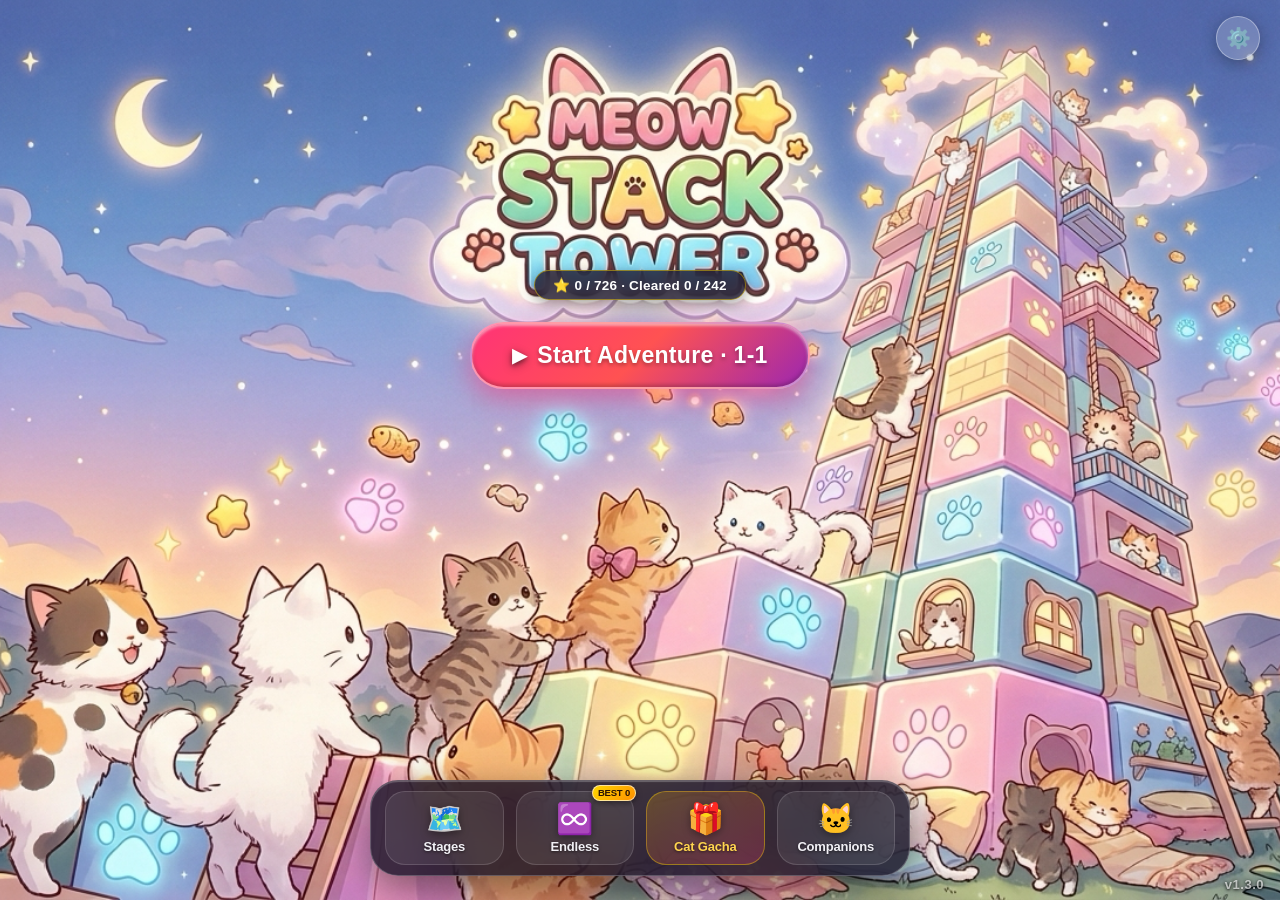
==== commit 294eca6d: "chore: bump version to v1.3.0 across web, Android, and iOS after major visual & iPad overhaul" ====
--- a/ios/MeowStackTower/www/index.html
+++ b/ios/MeowStackTower/www/index.html
@@ -374,7 +374,7 @@
           </button>
         </nav>
       </div>
-      <div id="start-version-tag" class="start-version-tag">v1.2.0</div>
+      <div id="start-version-tag" class="start-version-tag">v1.3.0</div>
     </div>
 
     <!-- Game Over Screen -->
@@ -423,10 +423,16 @@
 
         <div id="clear-stats"></div>
         <div id="clear-note"></div>
-        <div class="box-btns">
-          <button id="btn-next" class="menu-btn" data-ui>Next Stage ▶</button>
-          <button id="btn-retry-clear" class="menu-btn sub" data-ui>🔁 Replay (Star Challenge)</button>
-          <button id="btn-menu-clear" class="menu-btn sub" data-ui>🗺️ Stage Select</button>
+        <div class="box-btns clear-box-btns">
+          <button id="btn-next" class="jelly-btn jelly-btn-next" data-ui aria-label="Next Stage">
+            <img src="assets/btn_clear_next.png" class="jelly-btn-img" alt="Next">
+          </button>
+          <button id="btn-retry-clear" class="jelly-btn jelly-btn-replay" data-ui aria-label="Replay">
+            <img src="assets/btn_clear_replay.png" class="jelly-btn-img" alt="Replay">
+          </button>
+          <button id="btn-menu-clear" class="jelly-btn jelly-btn-stages" data-ui aria-label="Stages">
+            <img src="assets/btn_clear_stages.png" class="jelly-btn-img" alt="Stages">
+          </button>
         </div>
       </div>
     </div>
@@ -696,7 +702,7 @@
               <span id="setting-stat-cleared">🏆 클리어: 0 / 242</span>
             </div>
             <button id="btn-reset-data" class="settings-reset-btn" data-ui>🔄 게임 데이터 초기화</button>
-            <div class="settings-version-tag" id="setting-version-tag">Meow Stack Tower v1.2.0 · Designed with 💖</div>
+            <div class="settings-version-tag" id="setting-version-tag">Meow Stack Tower v1.3.0 · Designed with 💖</div>
           </div>
         </div>
       </div>
--- a/ios/MeowStackTower/www/css/modals.css
+++ b/ios/MeowStackTower/www/css/modals.css
@@ -470,6 +470,94 @@
     }
     .box-btns { display: flex; flex-direction: column; gap: 10px; align-items: center; margin-top: 20px; }
     .box-btns .menu-btn { min-width: 0; width: 100%; font-size: 16px; padding: 12px 20px; }
+
+    /* 3D Puffy Jelly Action Buttons (NEXT, REPLAY, STAGES) with Elastic Spring Physics */
+    .clear-box-btns {
+      display: flex;
+      flex-direction: column;
+      align-items: center;
+      gap: 10px;
+      margin-top: 14px;
+      width: 100%;
+    }
+    .jelly-btn {
+      position: relative;
+      border: none;
+      background: transparent;
+      padding: 0;
+      margin: 0;
+      cursor: pointer;
+      outline: none;
+      user-select: none;
+      -webkit-user-select: none;
+      touch-action: manipulation;
+      -webkit-tap-highlight-color: transparent;
+      display: inline-flex;
+      align-items: center;
+      justify-content: center;
+      transform-origin: center center;
+      /* Smooth elastic return with overshoot */
+      transition: transform 0.42s cubic-bezier(0.175, 0.885, 0.32, 1.45), filter 0.2s ease;
+    }
+    .jelly-btn-img {
+      width: 100%;
+      height: 100%;
+      object-fit: contain;
+      display: block;
+      pointer-events: none;
+      user-select: none;
+      transition: filter 0.18s ease;
+    }
+
+    /* Distinct button sizes */
+    .jelly-btn-next {
+      width: 228px;
+      height: 72px;
+    }
+    .jelly-btn-next .jelly-btn-img {
+      filter: drop-shadow(0 5px 15px rgba(76, 175, 80, 0.6)) drop-shadow(0 2px 6px rgba(0, 0, 0, 0.45));
+    }
+    .jelly-btn-replay {
+      width: 198px;
+      height: 60px;
+    }
+    .jelly-btn-replay .jelly-btn-img {
+      filter: drop-shadow(0 5px 14px rgba(255, 112, 67, 0.55)) drop-shadow(0 2px 6px rgba(0, 0, 0, 0.45));
+    }
+    .jelly-btn-stages {
+      width: 198px;
+      height: 60px;
+    }
+    .jelly-btn-stages .jelly-btn-img {
+      filter: drop-shadow(0 5px 14px rgba(156, 39, 176, 0.55)) drop-shadow(0 2px 6px rgba(0, 0, 0, 0.45));
+    }
+
+    /* Hover effect (desktop/cursor) */
+    @media (hover: hover) {
+      .jelly-btn:hover {
+        transform: scale(1.04) translateY(-2px);
+      }
+      .jelly-btn-next:hover .jelly-btn-img {
+        filter: drop-shadow(0 8px 22px rgba(76, 175, 80, 0.8)) drop-shadow(0 3px 8px rgba(0, 0, 0, 0.5));
+      }
+      .jelly-btn-replay:hover .jelly-btn-img {
+        filter: drop-shadow(0 8px 20px rgba(255, 112, 67, 0.75)) drop-shadow(0 3px 8px rgba(0, 0, 0, 0.5));
+      }
+      .jelly-btn-stages:hover .jelly-btn-img {
+        filter: drop-shadow(0 8px 20px rgba(156, 39, 176, 0.75)) drop-shadow(0 3px 8px rgba(0, 0, 0, 0.5));
+      }
+    }
+
+    /* Elastic marshmallow squish deformation when pressed (탄성 효과) */
+    .jelly-btn:active,
+    .jelly-btn.btn-pressing {
+      transform: scale(0.91, 0.83) translateY(5px) !important;
+      transition: transform 0.05s cubic-bezier(0.2, 0, 0, 1) !important;
+    }
+    .jelly-btn:active .jelly-btn-img,
+    .jelly-btn.btn-pressing .jelly-btn-img {
+      filter: drop-shadow(0 1px 3px rgba(0, 0, 0, 0.55)) brightness(0.96) !important;
+    }
     #start-progress {
       display: inline-block;
       color: #fff;
@@ -1378,4 +1466,16 @@
         width: 34px;
         height: 34px;
       }
-    }
+      .jelly-btn-next {
+        width: 260px;
+        height: 82px;
+      }
+      .jelly-btn-replay {
+        width: 228px;
+        height: 68px;
+      }
+      .jelly-btn-stages {
+        width: 228px;
+        height: 68px;
+      }
+    }
